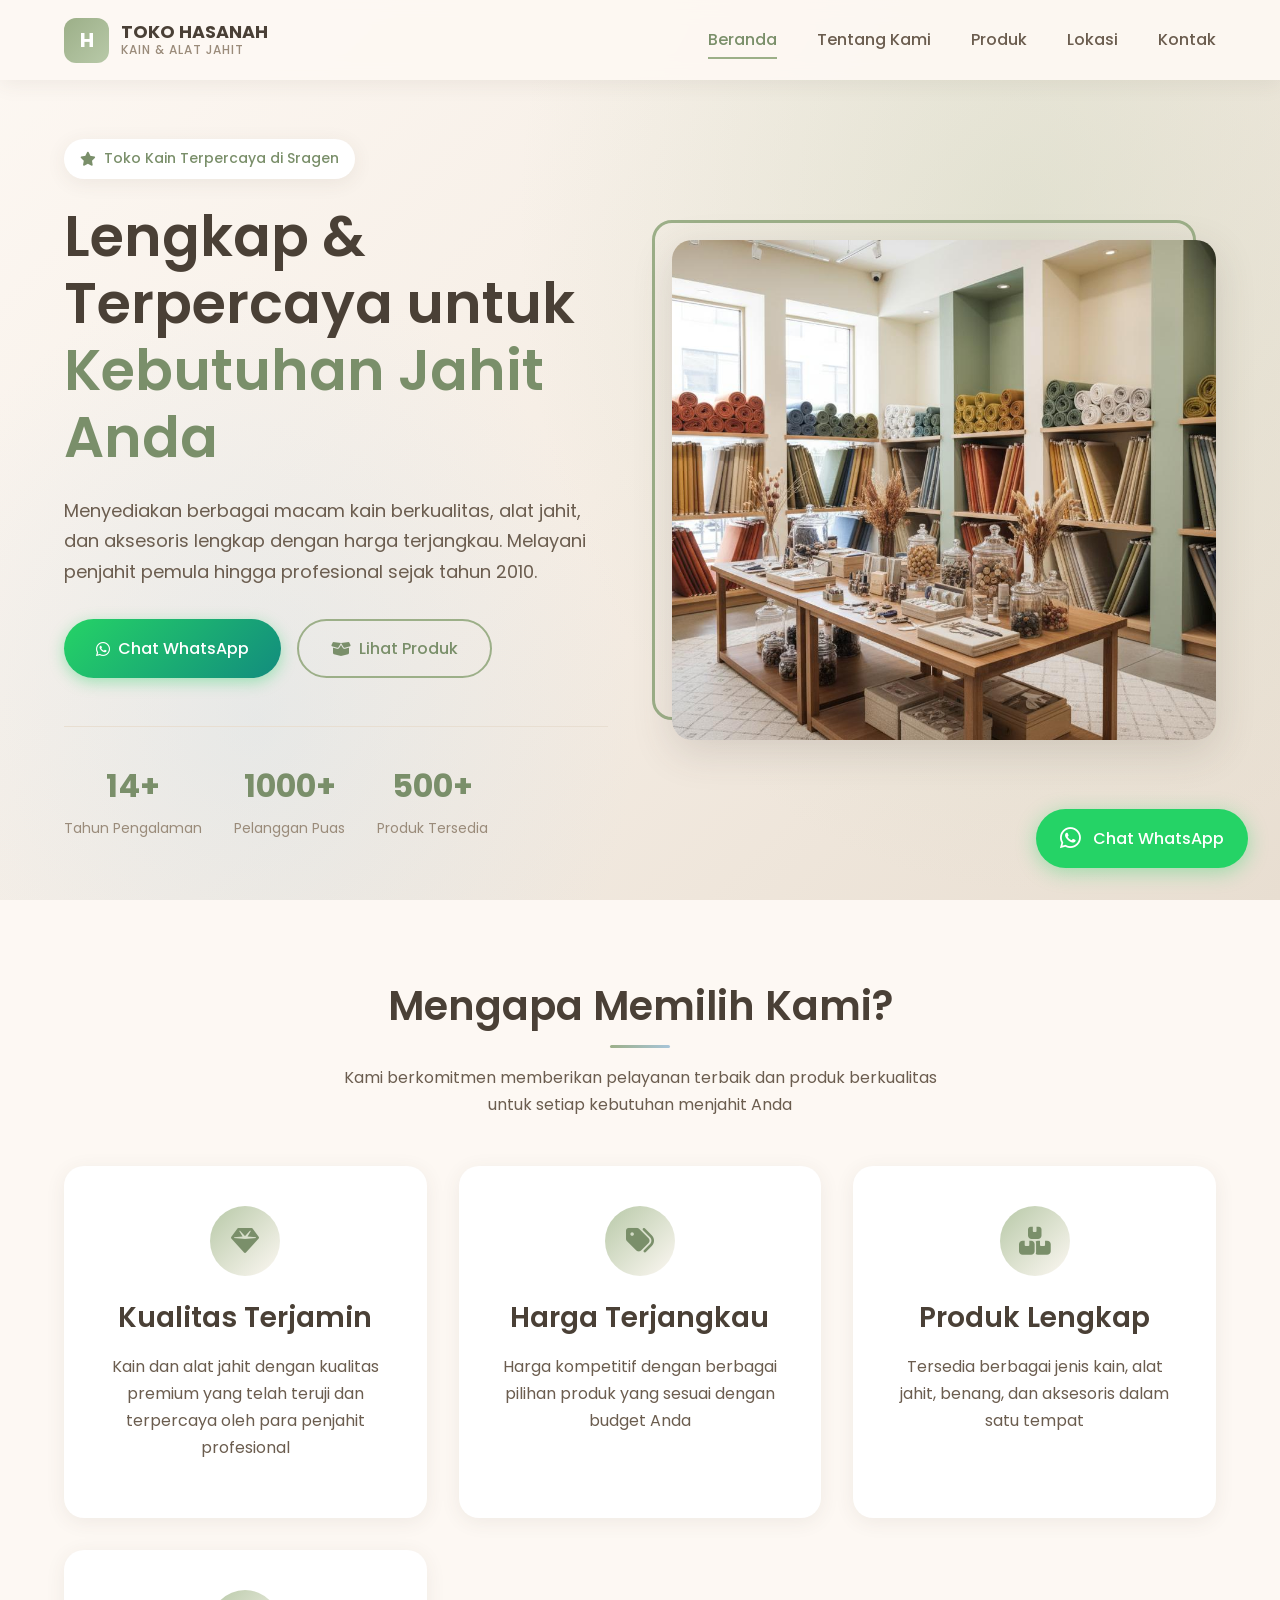
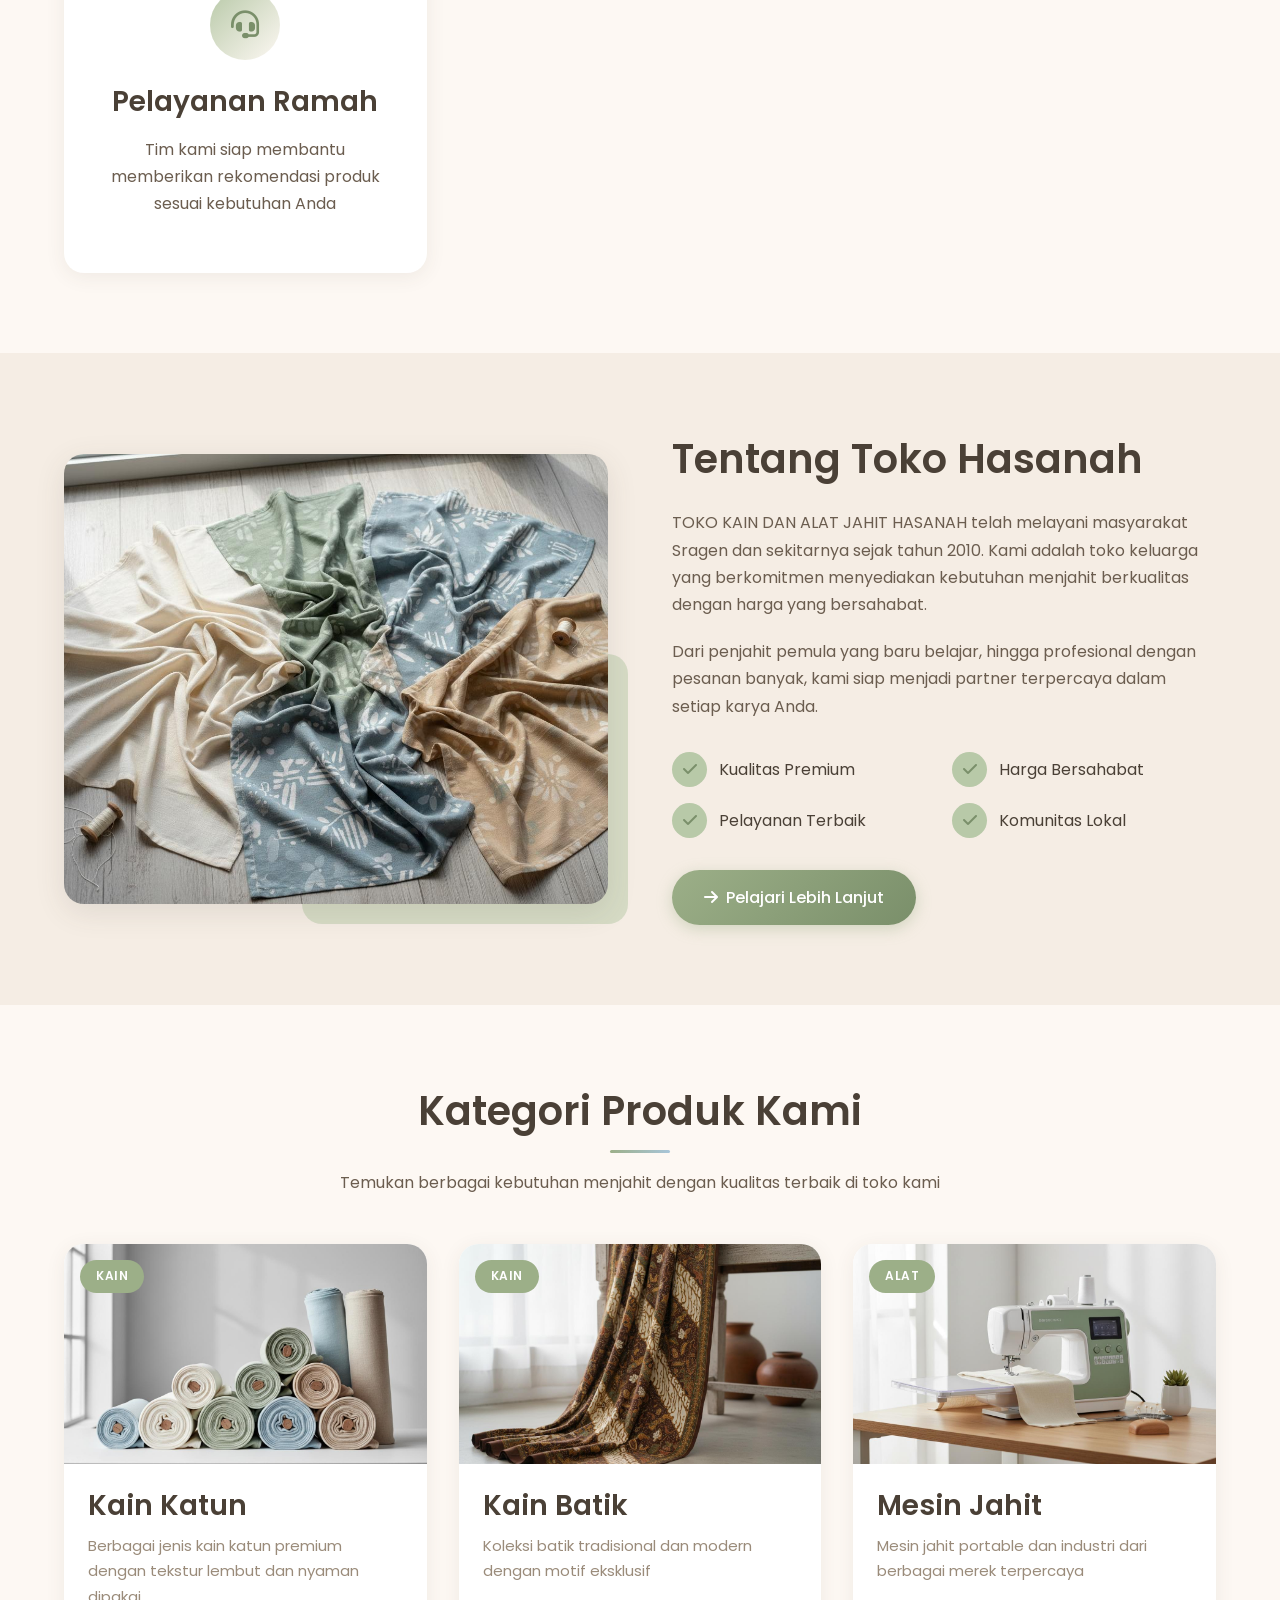
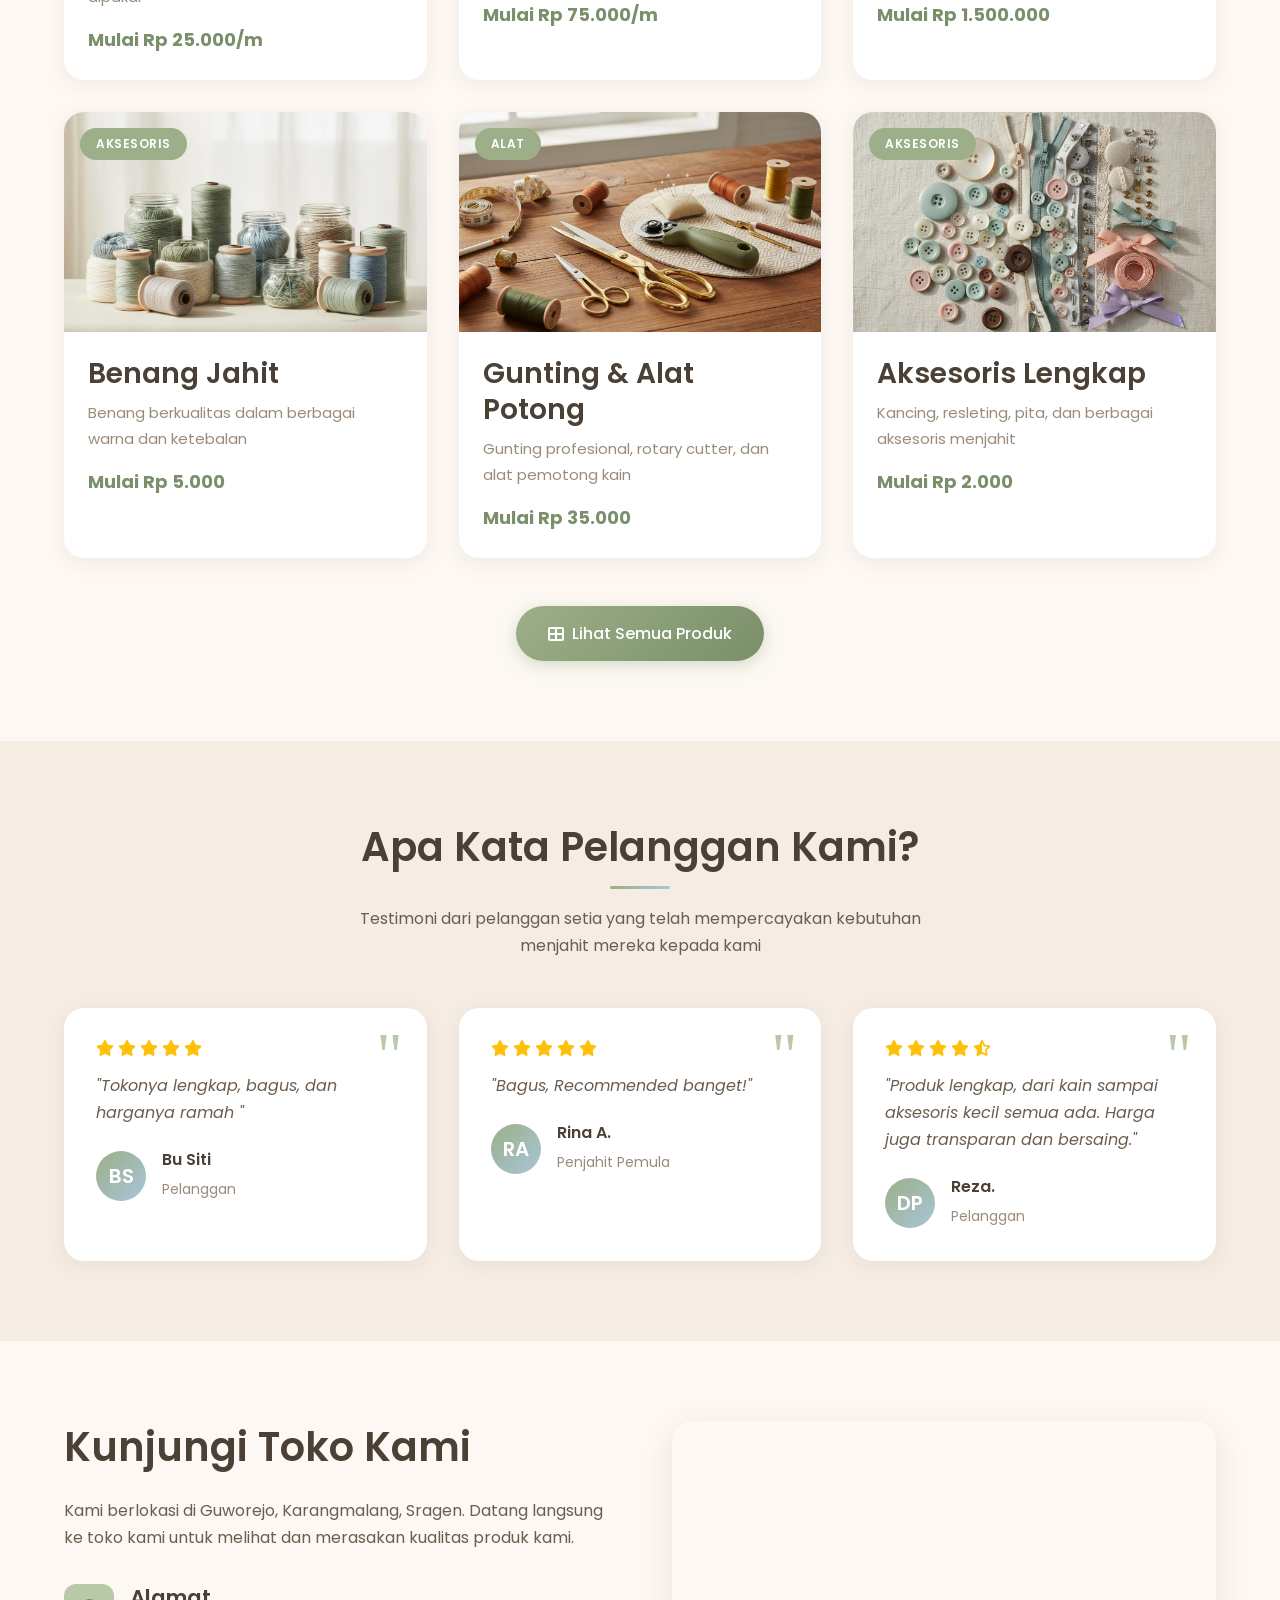
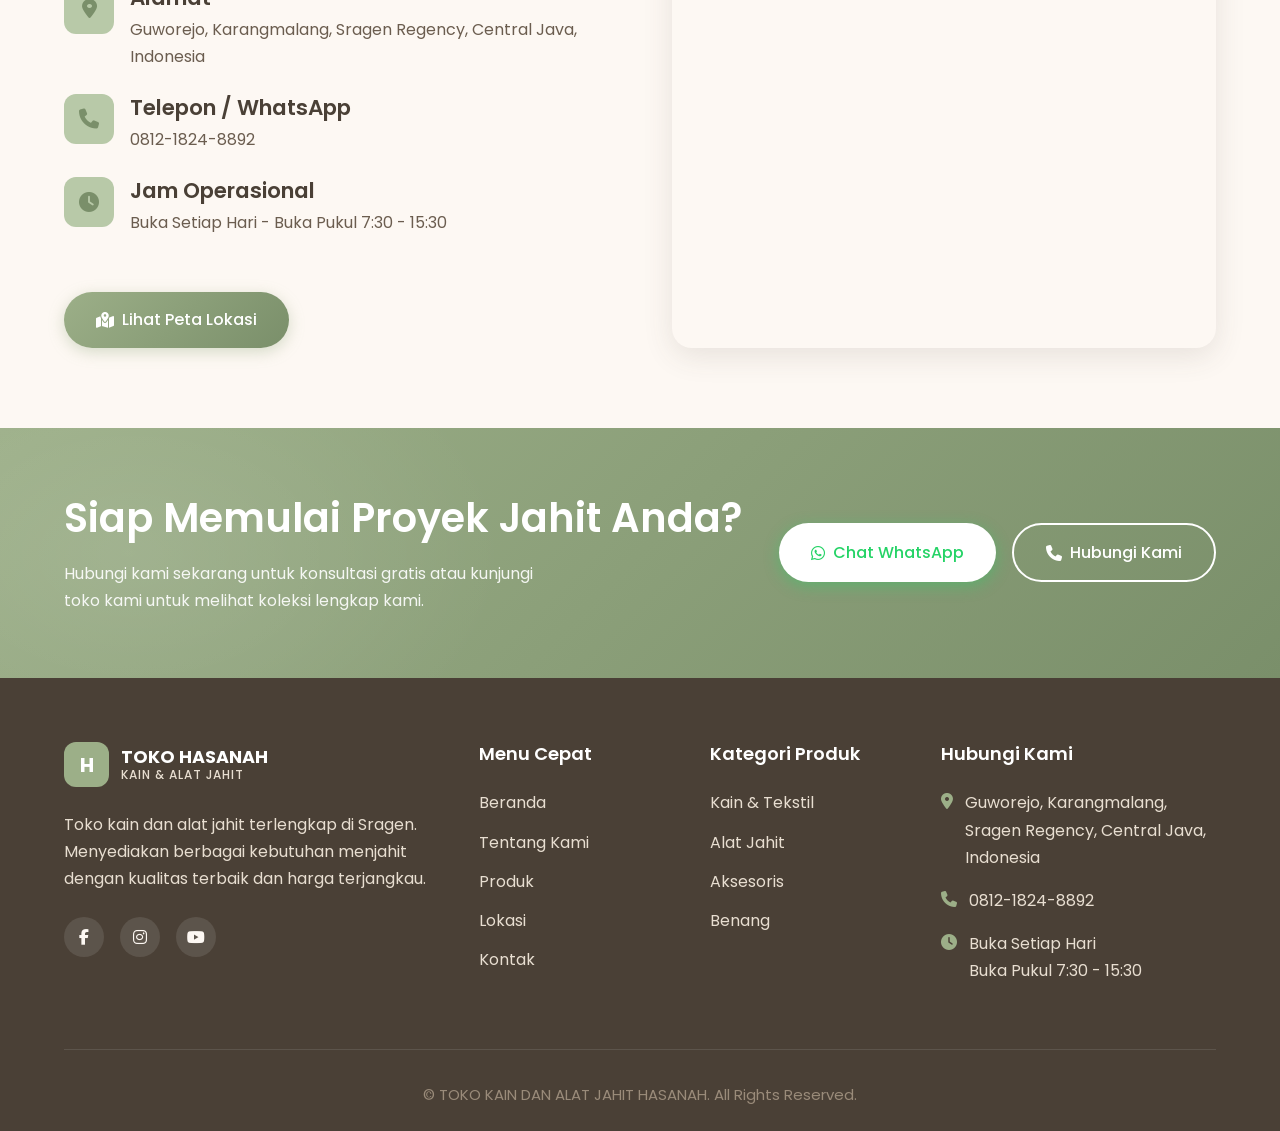
==== index.html @ 05bcbc60 "1st commit" ====
<!DOCTYPE html>
<html lang="id">
<head>
    <meta charset="UTF-8">
    <meta name="viewport" content="width=device-width, initial-scale=1.0">
    <meta name="description" content="TOKO KAIN DAN ALAT JAHIT HASANAH - Lengkap & Terpercaya untuk Kebutuhan Jahit Anda. Menyediakan berbagai macam kain, alat jahit, dan aksesoris dengan harga terjangkau di Sragen, Jawa Tengah.">
    <meta name="keywords" content="toko kain, alat jahit, kain katun, batik, benang jahit, mesin jahit, sragen, jawa tengah">
    <meta name="author" content="TOKO KAIN DAN ALAT JAHIT HASANAH">
    <meta name="robots" content="index, follow">
    
    <!-- Open Graph / Facebook -->
    <meta property="og:type" content="website">
    <meta property="og:url" content="https://hasanahtokokain.com/">
    <meta property="og:title" content="TOKO KAIN DAN ALAT JAHIT HASANAH - Lengkap & Terpercaya">
    <meta property="og:description" content="Menyediakan berbagai macam kain, alat jahit, dan aksesoris dengan harga terjangkau di Sragen, Jawa Tengah.">
    <meta property="og:image" content="images/og-image.jpg">
    
    <!-- Twitter -->
    <meta property="twitter:card" content="summary_large_image">
    <meta property="twitter:url" content="https://hasanahtokokain.com/">
    <meta property="twitter:title" content="TOKO KAIN DAN ALAT JAHIT HASANAH - Lengkap & Terpercaya">
    <meta property="twitter:description" content="Menyediakan berbagai macam kain, alat jahit, dan aksesoris dengan harga terjangkau di Sragen, Jawa Tengah.">
    <meta property="twitter:image" content="images/og-image.jpg">
    
    <title>TOKO KAIN DAN ALAT JAHIT HASANAH</title>
    
    <!-- Favicon -->
    <link rel="icon" type="image/svg+xml" href="data:image/svg+xml,<svg xmlns='http://www.w3.org/2000/svg' viewBox='0 0 100 100'><text y='.9em' font-size='90'>🧵</text></svg>">
    
    <!-- Google Fonts -->
    <link rel="preconnect" href="https://fonts.googleapis.com">
    <link rel="preconnect" href="https://fonts.gstatic.com" crossorigin>
    <link href="https://fonts.googleapis.com/css2?family=Poppins:wght@300;400;500;600;700&display=swap" rel="stylesheet">
    
    <!-- Font Awesome -->
    <link rel="stylesheet" href="https://cdnjs.cloudflare.com/ajax/libs/font-awesome/6.4.0/css/all.min.css">
    
    <!-- Custom CSS -->
    <link rel="stylesheet" href="css/style.css">
    
    <style>
        body { font-family: 'Poppins', sans-serif; }
    </style>
</head>
<body>
    <!-- Header -->
    <header class="header" id="header">
        <div class="container">
            <nav class="nav">
                <a href="index.html" class="logo">
                    <div class="logo-icon">H</div>
                    <div class="logo-text">
                        TOKO HASANAH
                        <span>KAIN & ALAT JAHIT</span>
                    </div>
                </a>
                
                <ul class="nav-menu" id="navMenu">
                    <li><a href="index.html" class="nav-link active">Beranda</a></li>
                    <li><a href="tentang-kami.html" class="nav-link">Tentang Kami</a></li>
                    <li><a href="produk.html" class="nav-link">Produk</a></li>
                    <li><a href="lokasi.html" class="nav-link">Lokasi</a></li>
                    <li><a href="kontak.html" class="nav-link">Kontak</a></li>
                </ul>
                
                <div class="nav-toggle" id="navToggle">
                    <span></span>
                    <span></span>
                    <span></span>
                </div>
            </nav>
        </div>
    </header>

    <!-- Hero Section -->
    <section class="hero">
        <div class="container">
            <div class="hero-container">
                <div class="hero-content scroll-animate">
                    <div class="hero-badge">
                        <i class="fas fa-star"></i>
                        <span>Toko Kain Terpercaya di Sragen</span>
                    </div>
                    <h1 class="hero-title">
                        Lengkap & Terpercaya untuk <span>Kebutuhan Jahit Anda</span>
                    </h1>
                    <p class="hero-description">
                        Menyediakan berbagai macam kain berkualitas, alat jahit, dan aksesoris lengkap dengan harga terjangkau. Melayani penjahit pemula hingga profesional sejak tahun 2010.
                    </p>
                    <div class="hero-buttons">
                        <a href="https://wa.me/6281218248892?text=Halo%20Toko%20Hasanah,%20saya%20ingin%20bertanya%20tentang%20produk%20Anda" target="_blank" class="btn btn-whatsapp">
                            <i class="fab fa-whatsapp"></i>
                            Chat WhatsApp
                        </a>
                        <a href="produk.html" class="btn btn-outline">
                            <i class="fas fa-box-open"></i>
                            Lihat Produk
                        </a>
                    </div>
                    <div class="hero-stats">
                        <div class="stat-item">
                            <span class="stat-number">14+</span>
                            <span class="stat-label">Tahun Pengalaman</span>
                        </div>
                        <div class="stat-item">
                            <span class="stat-number">1000+</span>
                            <span class="stat-label">Pelanggan Puas</span>
                        </div>
                        <div class="stat-item">
                            <span class="stat-number">500+</span>
                            <span class="stat-label">Produk Tersedia</span>
                        </div>
                    </div>
                </div>
                <div class="hero-image scroll-animate">
                    <img src="images/hero-store.jpg" alt="Interior Toko Kain Hasanah">
                </div>
            </div>
        </div>
    </section>

    <!-- Features Section -->
    <section class="section">
        <div class="container">
            <div class="section-title scroll-animate">
                <h2>Mengapa Memilih Kami?</h2>
                <p>Kami berkomitmen memberikan pelayanan terbaik dan produk berkualitas untuk setiap kebutuhan menjahit Anda</p>
            </div>
            <div class="features">
                <div class="feature-card scroll-animate">
                    <div class="feature-icon">
                        <i class="fas fa-gem"></i>
                    </div>
                    <h3>Kualitas Terjamin</h3>
                    <p>Kain dan alat jahit dengan kualitas premium yang telah teruji dan terpercaya oleh para penjahit profesional</p>
                </div>
                <div class="feature-card scroll-animate">
                    <div class="feature-icon">
                        <i class="fas fa-tags"></i>
                    </div>
                    <h3>Harga Terjangkau</h3>
                    <p>Harga kompetitif dengan berbagai pilihan produk yang sesuai dengan budget Anda</p>
                </div>
                <div class="feature-card scroll-animate">
                    <div class="feature-icon">
                        <i class="fas fa-boxes"></i>
                    </div>
                    <h3>Produk Lengkap</h3>
                    <p>Tersedia berbagai jenis kain, alat jahit, benang, dan aksesoris dalam satu tempat</p>
                </div>
                <div class="feature-card scroll-animate">
                    <div class="feature-icon">
                        <i class="fas fa-headset"></i>
                    </div>
                    <h3>Pelayanan Ramah</h3>
                    <p>Tim kami siap membantu memberikan rekomendasi produk sesuai kebutuhan Anda</p>
                </div>
            </div>
        </div>
    </section>

    <!-- About Preview Section -->
    <section class="section section-alt">
        <div class="container">
            <div class="about-container">
                <div class="about-image scroll-animate">
                    <img src="images/about-fabrics.jpg" alt="Koleksi Kain Toko Hasanah">
                </div>
                <div class="about-content scroll-animate">
                    <h2>Tentang Toko Hasanah</h2>
                    <p>
                        TOKO KAIN DAN ALAT JAHIT HASANAH telah melayani masyarakat Sragen dan sekitarnya sejak tahun 2010. Kami adalah toko keluarga yang berkomitmen menyediakan kebutuhan menjahit berkualitas dengan harga yang bersahabat.
                    </p>
                    <p>
                        Dari penjahit pemula yang baru belajar, hingga profesional dengan pesanan banyak, kami siap menjadi partner terpercaya dalam setiap karya Anda.
                    </p>
                    <div class="about-values">
                        <div class="value-item">
                            <div class="value-icon">
                                <i class="fas fa-check"></i>
                            </div>
                            <span>Kualitas Premium</span>
                        </div>
                        <div class="value-item">
                            <div class="value-icon">
                                <i class="fas fa-check"></i>
                            </div>
                            <span>Harga Bersahabat</span>
                        </div>
                        <div class="value-item">
                            <div class="value-icon">
                                <i class="fas fa-check"></i>
                            </div>
                            <span>Pelayanan Terbaik</span>
                        </div>
                        <div class="value-item">
                            <div class="value-icon">
                                <i class="fas fa-check"></i>
                            </div>
                            <span>Komunitas Lokal</span>
                        </div>
                    </div>
                    <a href="tentang-kami.html" class="btn btn-primary mt-4">
                        <i class="fas fa-arrow-right"></i>
                        Pelajari Lebih Lanjut
                    </a>
                </div>
            </div>
        </div>
    </section>

    <!-- Products Preview Section -->
    <section class="section">
        <div class="container">
            <div class="section-title scroll-animate">
                <h2>Kategori Produk Kami</h2>
                <p>Temukan berbagai kebutuhan menjahit dengan kualitas terbaik di toko kami</p>
            </div>
            <div class="products-grid">
                <div class="product-card scroll-animate">
                    <div class="product-image">
                        <img src="images/product-kain-katun.jpg" alt="Kain Katun">
                        <span class="product-category">Kain</span>
                    </div>
                    <div class="product-info">
                        <h3>Kain Katun</h3>
                        <p>Berbagai jenis kain katun premium dengan tekstur lembut dan nyaman dipakai</p>
                        <span class="product-price">Mulai Rp 25.000/m</span>
                    </div>
                </div>
                <div class="product-card scroll-animate">
                    <div class="product-image">
                        <img src="images/product-batik.jpg" alt="Kain Batik">
                        <span class="product-category">Kain</span>
                    </div>
                    <div class="product-info">
                        <h3>Kain Batik</h3>
                        <p>Koleksi batik tradisional dan modern dengan motif eksklusif</p>
                        <span class="product-price">Mulai Rp 75.000/m</span>
                    </div>
                </div>
                <div class="product-card scroll-animate">
                    <div class="product-image">
                        <img src="images/product-mesin-jahit.jpg" alt="Mesin Jahit">
                        <span class="product-category">Alat</span>
                    </div>
                    <div class="product-info">
                        <h3>Mesin Jahit</h3>
                        <p>Mesin jahit portable dan industri dari berbagai merek terpercaya</p>
                        <span class="product-price">Mulai Rp 1.500.000</span>
                    </div>
                </div>
                <div class="product-card scroll-animate">
                    <div class="product-image">
                        <img src="images/product-benang.jpg" alt="Benang Jahit">
                        <span class="product-category">Aksesoris</span>
                    </div>
                    <div class="product-info">
                        <h3>Benang Jahit</h3>
                        <p>Benang berkualitas dalam berbagai warna dan ketebalan</p>
                        <span class="product-price">Mulai Rp 5.000</span>
                    </div>
                </div>
                <div class="product-card scroll-animate">
                    <div class="product-image">
                        <img src="images/product-gunting.jpg" alt="Gunting dan Alat Potong">
                        <span class="product-category">Alat</span>
                    </div>
                    <div class="product-info">
                        <h3>Gunting & Alat Potong</h3>
                        <p>Gunting profesional, rotary cutter, dan alat pemotong kain</p>
                        <span class="product-price">Mulai Rp 35.000</span>
                    </div>
                </div>
                <div class="product-card scroll-animate">
                    <div class="product-image">
                        <img src="images/product-aksesoris.jpg" alt="Aksesoris Jahit">
                        <span class="product-category">Aksesoris</span>
                    </div>
                    <div class="product-info">
                        <h3>Aksesoris Lengkap</h3>
                        <p>Kancing, resleting, pita, dan berbagai aksesoris menjahit</p>
                        <span class="product-price">Mulai Rp 2.000</span>
                    </div>
                </div>
            </div>
            <div class="text-center mt-5">
                <a href="produk.html" class="btn btn-primary">
                    <i class="fas fa-th-large"></i>
                    Lihat Semua Produk
                </a>
            </div>
        </div>
    </section>

    <!-- Testimonials Section -->
    <section class="section section-alt">
        <div class="container">
            <div class="section-title scroll-animate">
                <h2>Apa Kata Pelanggan Kami?</h2>
                <p>Testimoni dari pelanggan setia yang telah mempercayakan kebutuhan menjahit mereka kepada kami</p>
            </div>
            <div class="testimonials-grid">
                <div class="testimonial-card scroll-animate">
                    <div class="testimonial-rating">
                        <i class="fas fa-star"></i>
                        <i class="fas fa-star"></i>
                        <i class="fas fa-star"></i>
                        <i class="fas fa-star"></i>
                        <i class="fas fa-star"></i>
                    </div>
                    <p class="testimonial-text">
                        "Tokonya lengkap, bagus, dan harganya ramah "
                    </p>
                    <div class="testimonial-author">
                        <div class="author-avatar">BS</div>
                        <div class="author-info">
                            <h4>Bu Siti</h4>
                            <span>Pelanggan</span>
                        </div>
                    </div>
                </div>
                <div class="testimonial-card scroll-animate">
                    <div class="testimonial-rating">
                        <i class="fas fa-star"></i>
                        <i class="fas fa-star"></i>
                        <i class="fas fa-star"></i>
                        <i class="fas fa-star"></i>
                        <i class="fas fa-star"></i>
                    </div>
                    <p class="testimonial-text">
                        "Bagus, Recommended banget!"
                    </p>
                    <div class="testimonial-author">
                        <div class="author-avatar">RA</div>
                        <div class="author-info">
                            <h4>Rina A.</h4>
                            <span>Penjahit Pemula</span>
                        </div>
                    </div>
                </div>
                <div class="testimonial-card scroll-animate">
                    <div class="testimonial-rating">
                        <i class="fas fa-star"></i>
                        <i class="fas fa-star"></i>
                        <i class="fas fa-star"></i>
                        <i class="fas fa-star"></i>
                        <i class="fas fa-star-half-alt"></i>
                    </div>
                    <p class="testimonial-text">
                        "Produk lengkap, dari kain sampai aksesoris kecil semua ada. Harga juga transparan dan bersaing."
                    </p>
                    <div class="testimonial-author">
                        <div class="author-avatar">DP</div>
                        <div class="author-info">
                            <h4>Reza.</h4>
                            <span>Pelanggan</span>
                        </div>
                    </div>
                </div>
            </div>
        </div>
    </section>

    <!-- Location Preview Section -->
    <section class="section">
        <div class="container">
            <div class="contact-container">
                <div class="contact-info scroll-animate">
                    <h2>Kunjungi Toko Kami</h2>
                    <p>
                        Kami berlokasi di Guworejo, Karangmalang, Sragen. Datang langsung ke toko kami untuk melihat dan merasakan kualitas produk kami.
                    </p>
                    <div class="contact-details">
                        <div class="contact-item">
                            <div class="contact-icon">
                                <i class="fas fa-map-marker-alt"></i>
                            </div>
                            <div class="contact-text">
                                <h4>Alamat</h4>
                                <p>Guworejo, Karangmalang, Sragen Regency, Central Java, Indonesia</p>
                            </div>
                        </div>
                        <div class="contact-item">
                            <div class="contact-icon">
                                <i class="fas fa-phone"></i>
                            </div>
                            <div class="contact-text">
                                <h4>Telepon / WhatsApp</h4>
                                <p>0812-1824-8892</p>
                            </div>
                        </div>
                        <div class="contact-item">
                            <div class="contact-icon">
                                <i class="fas fa-clock"></i>
                            </div>
                            <div class="contact-text">
                                <h4>Jam Operasional</h4>
                                <p>Buka Setiap Hari - Buka Pukul 7:30 - 15:30</p>
                            </div>
                        </div>
                    </div>
                    <a href="lokasi.html" class="btn btn-primary mt-4">
                        <i class="fas fa-map-marked-alt"></i>
                        Lihat Peta Lokasi
                    </a>
                </div>
                <div class="contact-map scroll-animate">
                    <iframe 
                        src="https://www.google.com/maps/embed?pb=!1m18!1m12!1m3!1d3954.788503674058!2d111.0167!3d-7.4167!2m3!1f0!2f0!3f0!3m2!1i1024!2i768!4f13.1!3m3!1m2!1s0x0%3A0x0!2zN8KwMjUnMDAuMCJTIDExMcKwMDEnMDAuMCJF!5e0!3m2!1sen!2sid!4v1609459200000!5m2!1sen!2sid" 
                        allowfullscreen="" 
                        loading="lazy"
                        title="Lokasi Toko Kain Hasanah">
                    </iframe>
                </div>
            </div>
        </div>
    </section>

    <!-- CTA Section -->
    <section class="cta-section">
        <div class="container">
            <div class="cta-container">
                <div class="cta-content">
                    <h2>Siap Memulai Proyek Jahit Anda?</h2>
                    <p>Hubungi kami sekarang untuk konsultasi gratis atau kunjungi toko kami untuk melihat koleksi lengkap kami.</p>
                </div>
                <div class="cta-buttons">
                    <a href="https://wa.me/6281218248892?text=Halo%20Toko%20Hasanah,%20saya%20ingin%20bertanya%20tentang%20produk%20Anda" target="_blank" class="btn btn-whatsapp">
                        <i class="fab fa-whatsapp"></i>
                        Chat WhatsApp
                    </a>
                    <a href="tel:081218248892" class="btn btn-outline">
                        <i class="fas fa-phone"></i>
                        Hubungi Kami
                    </a>
                </div>
            </div>
        </div>
    </section>

    <!-- Footer -->
    <footer class="footer">
        <div class="container">
            <div class="footer-container">
                <!-- Brand Column -->
                <div class="footer-brand">
                    <a href="index.html" class="logo">
                        <div class="logo-icon">H</div>
                        <div class="logo-text">
                            TOKO HASANAH
                            <span>KAIN & ALAT JAHIT</span>
                        </div>
                    </a>
                    <p>Toko kain dan alat jahit terlengkap di Sragen. Menyediakan berbagai kebutuhan menjahit dengan kualitas terbaik dan harga terjangkau.</p>
                    <div class="footer-social">
                        <a href="#" class="social-link" aria-label="Facebook">
                            <i class="fab fa-facebook-f"></i>
                        </a>
                        <a href="#" class="social-link" aria-label="Instagram">
                            <i class="fab fa-instagram"></i>
                        </a>
                        <a href="#" class="social-link" aria-label="YouTube">
                            <i class="fab fa-youtube"></i>
                        </a>
                    </div>
                </div>
                
                <!-- Quick Links -->
                <div class="footer-column">
                    <h4 class="footer-title">Menu Cepat</h4>
                    <ul class="footer-links">
                        <li><a href="index.html">Beranda</a></li>
                        <li><a href="tentang-kami.html">Tentang Kami</a></li>
                        <li><a href="produk.html">Produk</a></li>
                        <li><a href="lokasi.html">Lokasi</a></li>
                        <li><a href="kontak.html">Kontak</a></li>
                    </ul>
                </div>
                
                <!-- Products -->
                <div class="footer-column">
                    <h4 class="footer-title">Kategori Produk</h4>
                    <ul class="footer-links">
                        <li><a href="produk.html">Kain & Tekstil</a></li>
                        <li><a href="produk.html">Alat Jahit</a></li>
                        <li><a href="produk.html">Aksesoris</a></li>
                        <li><a href="produk.html">Benang</a></li>
                    </ul>
                </div>
                
                <!-- Contact Info -->
                <div class="footer-column">
                    <h4 class="footer-title">Hubungi Kami</h4>
                    <ul class="footer-contact">
                        <li>
                            <i class="fas fa-map-marker-alt"></i>
                            <span>Guworejo, Karangmalang, Sragen Regency, Central Java, Indonesia</span>
                        </li>
                        <li>
                            <i class="fas fa-phone"></i>
                            <span>0812-1824-8892</span>
                        </li>
                        <li>
                            <i class="fas fa-clock"></i>
                            <span>Buka Setiap Hari<br>Buka Pukul 7:30 - 15:30</span>
                        </li>
                    </ul>
                </div>
            </div>
            
            <div class="footer-bottom">
                <p>&copy; TOKO KAIN DAN ALAT JAHIT HASANAH. All Rights Reserved.</p>
            </div>
        </div>
    </footer>
    
    <!-- Floating WhatsApp Button -->
    <div class="whatsapp-float">
        <a href="https://wa.me/6281218248892?text=Halo%20Toko%20Hasanah,%20saya%20ingin%20bertanya%20tentang%20produk%20Anda" target="_blank" rel="noopener noreferrer">
            <i class="fab fa-whatsapp"></i>
            <span>Chat WhatsApp</span>
        </a>
    </div>
    
    <!-- Custom JavaScript -->
    <script src="js/main.js"></script>
</body>
</html>
---- css/style.css ----
/* ============================================
   TOKO KAIN DAN ALAT JAHIT HASANAH
   Professional Website Stylesheet
   Color Palette: Pastel Natural (Cream, Sage, Soft Blue)
   ============================================ */

/* CSS Variables - Color Palette */
:root {
    /* Primary Colors */
    --color-primary: #9CAF88;
    --color-primary-dark: #7A8F6A;
    --color-primary-light: #B8C9A8;
    
    /* Secondary Colors */
    --color-secondary: #A8C5D9;
    --color-secondary-dark: #8AA8BE;
    --color-secondary-light: #C5DBEA;
    
    /* Neutral Colors */
    --color-cream: #FDF8F3;
    --color-cream-dark: #F5EDE4;
    --color-beige: #E8DED1;
    --color-beige-dark: #D4C8B8;
    
    /* Text Colors */
    --color-text-dark: #4A4036;
    --color-text-medium: #6B5D4F;
    --color-text-light: #9A8B7A;
    --color-white: #FFFFFF;
    
    /* Accent Colors */
    --color-warm: #D4A574;
    --color-warm-light: #E8C9A8;
    
    /* WhatsApp Color */
    --color-whatsapp: #25D366;
    --color-whatsapp-dark: #128C7E;
    
    /* Shadows */
    --shadow-soft: 0 4px 20px rgba(74, 64, 54, 0.08);
    --shadow-medium: 0 8px 30px rgba(74, 64, 54, 0.12);
    --shadow-strong: 0 12px 40px rgba(74, 64, 54, 0.16);
    
    /* Border Radius */
    --radius-sm: 8px;
    --radius-md: 12px;
    --radius-lg: 20px;
    --radius-xl: 30px;
    
    /* Transitions */
    --transition-fast: 0.2s ease;
    --transition-normal: 0.3s ease;
    --transition-slow: 0.5s ease;
}

/* Reset & Base Styles */
*, *::before, *::after {
    margin: 0;
    padding: 0;
    box-sizing: border-box;
}

html {
    scroll-behavior: smooth;
    font-size: 16px;
}

body {
    font-family: 'Segoe UI', Tahoma, Geneva, Verdana, sans-serif;
    background-color: var(--color-cream);
    color: var(--color-text-dark);
    line-height: 1.7;
    overflow-x: hidden;
}

a {
    text-decoration: none;
    color: inherit;
    transition: var(--transition-normal);
}

img {
    max-width: 100%;
    height: auto;
    display: block;
}

ul {
    list-style: none;
}

/* Typography */
h1, h2, h3, h4, h5, h6 {
    font-weight: 600;
    line-height: 1.3;
    color: var(--color-text-dark);
}

h1 { font-size: clamp(2rem, 5vw, 3.5rem); }
h2 { font-size: clamp(1.75rem, 4vw, 2.5rem); }
h3 { font-size: clamp(1.25rem, 3vw, 1.75rem); }
h4 { font-size: clamp(1.1rem, 2vw, 1.35rem); }

p {
    color: var(--color-text-medium);
    margin-bottom: 1rem;
}

.section-title {
    text-align: center;
    margin-bottom: 3rem;
}

.section-title h2 {
    position: relative;
    display: inline-block;
    padding-bottom: 1rem;
}

.section-title h2::after {
    content: '';
    position: absolute;
    bottom: 0;
    left: 50%;
    transform: translateX(-50%);
    width: 60px;
    height: 3px;
    background: linear-gradient(90deg, var(--color-primary), var(--color-secondary));
    border-radius: 2px;
}

.section-title p {
    margin-top: 1rem;
    max-width: 600px;
    margin-left: auto;
    margin-right: auto;
}

/* Container */
.container {
    width: 100%;
    max-width: 1200px;
    margin: 0 auto;
    padding: 0 1.5rem;
}

/* Buttons */
.btn {
    display: inline-flex;
    align-items: center;
    justify-content: center;
    gap: 0.5rem;
    padding: 0.875rem 2rem;
    border-radius: var(--radius-xl);
    font-weight: 500;
    font-size: 1rem;
    cursor: pointer;
    transition: var(--transition-normal);
    border: none;
    outline: none;
}

.btn-primary {
    background: linear-gradient(135deg, var(--color-primary), var(--color-primary-dark));
    color: var(--color-white);
    box-shadow: 0 4px 15px rgba(156, 175, 136, 0.4);
}

.btn-primary:hover {
    transform: translateY(-2px);
    box-shadow: 0 6px 20px rgba(156, 175, 136, 0.5);
}

.btn-secondary {
    background: linear-gradient(135deg, var(--color-secondary), var(--color-secondary-dark));
    color: var(--color-white);
    box-shadow: 0 4px 15px rgba(168, 197, 217, 0.4);
}

.btn-secondary:hover {
    transform: translateY(-2px);
    box-shadow: 0 6px 20px rgba(168, 197, 217, 0.5);
}

.btn-outline {
    background: transparent;
    color: var(--color-primary-dark);
    border: 2px solid var(--color-primary);
}

.btn-outline:hover {
    background: var(--color-primary);
    color: var(--color-white);
}

.btn-whatsapp {
    background: linear-gradient(135deg, var(--color-whatsapp), var(--color-whatsapp-dark));
    color: var(--color-white);
    box-shadow: 0 4px 15px rgba(37, 211, 102, 0.4);
}

.btn-whatsapp:hover {
    transform: translateY(-2px);
    box-shadow: 0 6px 20px rgba(37, 211, 102, 0.5);
}

/* Header & Navigation */
.header {
    position: fixed;
    top: 0;
    left: 0;
    right: 0;
    z-index: 1000;
    background: rgba(253, 248, 243, 0.95);
    backdrop-filter: blur(10px);
    box-shadow: var(--shadow-soft);
    transition: var(--transition-normal);
}

.header.scrolled {
    box-shadow: var(--shadow-medium);
}

.nav {
    display: flex;
    align-items: center;
    justify-content: space-between;
    height: 80px;
}

.logo {
    display: flex;
    align-items: center;
    gap: 0.75rem;
}

.logo-icon {
    width: 45px;
    height: 45px;
    background: linear-gradient(135deg, var(--color-primary), var(--color-primary-light));
    border-radius: var(--radius-md);
    display: flex;
    align-items: center;
    justify-content: center;
    color: var(--color-white);
    font-size: 1.25rem;
    font-weight: 700;
}

.logo-text {
    font-size: 1.1rem;
    font-weight: 700;
    color: var(--color-text-dark);
    line-height: 1.2;
}

.logo-text span {
    display: block;
    font-size: 0.75rem;
    font-weight: 500;
    color: var(--color-text-light);
    letter-spacing: 1px;
}

.nav-menu {
    display: flex;
    align-items: center;
    gap: 2.5rem;
}

.nav-link {
    font-weight: 500;
    color: var(--color-text-medium);
    position: relative;
    padding: 0.5rem 0;
}

.nav-link::after {
    content: '';
    position: absolute;
    bottom: 0;
    left: 0;
    width: 0;
    height: 2px;
    background: var(--color-primary);
    transition: var(--transition-normal);
}

.nav-link:hover,
.nav-link.active {
    color: var(--color-primary-dark);
}

.nav-link:hover::after,
.nav-link.active::after {
    width: 100%;
}

.nav-toggle {
    display: none;
    flex-direction: column;
    gap: 5px;
    cursor: pointer;
    padding: 0.5rem;
}

.nav-toggle span {
    width: 25px;
    height: 2px;
    background: var(--color-text-dark);
    transition: var(--transition-normal);
}

/* Hero Section */
.hero {
    min-height: 100vh;
    display: flex;
    align-items: center;
    padding-top: 80px;
    background: linear-gradient(135deg, var(--color-cream) 0%, var(--color-cream-dark) 50%, var(--color-beige) 100%);
    position: relative;
    overflow: hidden;
}

.hero::before {
    content: '';
    position: absolute;
    top: -50%;
    right: -20%;
    width: 80%;
    height: 150%;
    background: radial-gradient(ellipse, var(--color-primary-light) 0%, transparent 70%);
    opacity: 0.3;
    pointer-events: none;
}

.hero::after {
    content: '';
    position: absolute;
    bottom: -30%;
    left: -10%;
    width: 60%;
    height: 100%;
    background: radial-gradient(ellipse, var(--color-secondary-light) 0%, transparent 70%);
    opacity: 0.3;
    pointer-events: none;
}

.hero-container {
    display: grid;
    grid-template-columns: 1fr 1fr;
    gap: 4rem;
    align-items: center;
    position: relative;
    z-index: 1;
}

.hero-content {
    max-width: 600px;
}

.hero-badge {
    display: inline-flex;
    align-items: center;
    gap: 0.5rem;
    background: var(--color-white);
    padding: 0.5rem 1rem;
    border-radius: var(--radius-xl);
    font-size: 0.875rem;
    font-weight: 500;
    color: var(--color-primary-dark);
    margin-bottom: 1.5rem;
    box-shadow: var(--shadow-soft);
}

.hero-title {
    margin-bottom: 1.5rem;
    line-height: 1.2;
}

.hero-title span {
    color: var(--color-primary-dark);
    position: relative;
}

.hero-description {
    font-size: 1.125rem;
    margin-bottom: 2rem;
    color: var(--color-text-medium);
}

.hero-buttons {
    display: flex;
    gap: 1rem;
    flex-wrap: wrap;
}

.hero-image {
    position: relative;
}

.hero-image img {
    border-radius: var(--radius-lg);
    box-shadow: var(--shadow-strong);
    width: 100%;
    height: 500px;
    object-fit: cover;
}

.hero-image::before {
    content: '';
    position: absolute;
    top: -20px;
    left: -20px;
    right: 20px;
    bottom: 20px;
    border: 3px solid var(--color-primary);
    border-radius: var(--radius-lg);
    z-index: -1;
}

.hero-stats {
    display: flex;
    gap: 2rem;
    margin-top: 3rem;
    padding-top: 2rem;
    border-top: 1px solid var(--color-beige);
}

.stat-item {
    text-align: center;
}

.stat-number {
    font-size: 2rem;
    font-weight: 700;
    color: var(--color-primary-dark);
    display: block;
}

.stat-label {
    font-size: 0.875rem;
    color: var(--color-text-light);
}

/* Section Padding */
.section {
    padding: 5rem 0;
}

.section-alt {
    background: var(--color-cream-dark);
}

/* Features Section */
.features {
    display: grid;
    grid-template-columns: repeat(auto-fit, minmax(280px, 1fr));
    gap: 2rem;
}

.feature-card {
    background: var(--color-white);
    padding: 2.5rem;
    border-radius: var(--radius-lg);
    text-align: center;
    box-shadow: var(--shadow-soft);
    transition: var(--transition-normal);
    position: relative;
    overflow: hidden;
}

.feature-card::before {
    content: '';
    position: absolute;
    top: 0;
    left: 0;
    right: 0;
    height: 4px;
    background: linear-gradient(90deg, var(--color-primary), var(--color-secondary));
    transform: scaleX(0);
    transition: var(--transition-normal);
}

.feature-card:hover {
    transform: translateY(-5px);
    box-shadow: var(--shadow-medium);
}

.feature-card:hover::before {
    transform: scaleX(1);
}

.feature-icon {
    width: 70px;
    height: 70px;
    background: linear-gradient(135deg, var(--color-primary-light), var(--color-cream));
    border-radius: 50%;
    display: flex;
    align-items: center;
    justify-content: center;
    margin: 0 auto 1.5rem;
    font-size: 1.75rem;
    color: var(--color-primary-dark);
}

.feature-card h3 {
    margin-bottom: 1rem;
}

/* About Section */
.about-container {
    display: grid;
    grid-template-columns: 1fr 1fr;
    gap: 4rem;
    align-items: center;
}

.about-image {
    position: relative;
}

.about-image img {
    border-radius: var(--radius-lg);
    box-shadow: var(--shadow-medium);
    width: 100%;
    height: 450px;
    object-fit: cover;
}

.about-image::after {
    content: '';
    position: absolute;
    bottom: -20px;
    right: -20px;
    width: 60%;
    height: 60%;
    background: var(--color-primary-light);
    border-radius: var(--radius-lg);
    z-index: -1;
    opacity: 0.5;
}

.about-content h2 {
    margin-bottom: 1.5rem;
}

.about-content p {
    margin-bottom: 1.25rem;
}

.about-values {
    display: grid;
    grid-template-columns: repeat(2, 1fr);
    gap: 1rem;
    margin-top: 2rem;
}

.value-item {
    display: flex;
    align-items: center;
    gap: 0.75rem;
}

.value-icon {
    width: 35px;
    height: 35px;
    background: var(--color-primary-light);
    border-radius: 50%;
    display: flex;
    align-items: center;
    justify-content: center;
    color: var(--color-primary-dark);
    font-size: 1rem;
    flex-shrink: 0;
}

/* Products Section */
.products-filter {
    display: flex;
    justify-content: center;
    gap: 1rem;
    margin-bottom: 3rem;
    flex-wrap: wrap;
}

.filter-btn {
    padding: 0.625rem 1.5rem;
    background: var(--color-white);
    border: 2px solid var(--color-beige);
    border-radius: var(--radius-xl);
    font-weight: 500;
    color: var(--color-text-medium);
    cursor: pointer;
    transition: var(--transition-normal);
}

.filter-btn:hover,
.filter-btn.active {
    background: var(--color-primary);
    border-color: var(--color-primary);
    color: var(--color-white);
}

.products-grid {
    display: grid;
    grid-template-columns: repeat(auto-fit, minmax(280px, 1fr));
    gap: 2rem;
}

.product-card {
    background: var(--color-white);
    border-radius: var(--radius-lg);
    overflow: hidden;
    box-shadow: var(--shadow-soft);
    transition: var(--transition-normal);
}

.product-card:hover {
    transform: translateY(-8px);
    box-shadow: var(--shadow-strong);
}

.product-image {
    position: relative;
    overflow: hidden;
    height: 220px;
}

.product-image img {
    width: 100%;
    height: 100%;
    object-fit: cover;
    transition: var(--transition-slow);
}

.product-card:hover .product-image img {
    transform: scale(1.1);
}

.product-category {
    position: absolute;
    top: 1rem;
    left: 1rem;
    background: var(--color-primary);
    color: var(--color-white);
    padding: 0.375rem 1rem;
    border-radius: var(--radius-xl);
    font-size: 0.75rem;
    font-weight: 600;
    text-transform: uppercase;
    letter-spacing: 0.5px;
}

.product-info {
    padding: 1.5rem;
}

.product-info h3 {
    margin-bottom: 0.5rem;
}

.product-info p {
    font-size: 0.9375rem;
    margin-bottom: 1rem;
    color: var(--color-text-light);
}

.product-price {
    font-size: 1.125rem;
    font-weight: 700;
    color: var(--color-primary-dark);
}

/* Testimonials Section */
.testimonials-grid {
    display: grid;
    grid-template-columns: repeat(auto-fit, minmax(320px, 1fr));
    gap: 2rem;
}

.testimonial-card {
    background: var(--color-white);
    padding: 2rem;
    border-radius: var(--radius-lg);
    box-shadow: var(--shadow-soft);
    position: relative;
}

.testimonial-card::before {
    content: '"';
    position: absolute;
    top: 1rem;
    right: 1.5rem;
    font-size: 4rem;
    color: var(--color-primary-light);
    font-family: Georgia, serif;
    line-height: 1;
}

.testimonial-rating {
    display: flex;
    gap: 0.25rem;
    margin-bottom: 1rem;
    color: #FFC107;
}

.testimonial-text {
    font-style: italic;
    margin-bottom: 1.5rem;
    color: var(--color-text-medium);
}

.testimonial-author {
    display: flex;
    align-items: center;
    gap: 1rem;
}

.author-avatar {
    width: 50px;
    height: 50px;
    border-radius: 50%;
    background: linear-gradient(135deg, var(--color-primary), var(--color-secondary));
    display: flex;
    align-items: center;
    justify-content: center;
    color: var(--color-white);
    font-weight: 600;
    font-size: 1.25rem;
}

.author-info h4 {
    font-size: 1rem;
    margin-bottom: 0.25rem;
}

.author-info span {
    font-size: 0.875rem;
    color: var(--color-text-light);
}

/* Contact Section */
.contact-container {
    display: grid;
    grid-template-columns: 1fr 1fr;
    gap: 4rem;
}

.contact-info h2 {
    margin-bottom: 1.5rem;
}

.contact-details {
    margin-top: 2rem;
}

.contact-item {
    display: flex;
    align-items: flex-start;
    gap: 1rem;
    margin-bottom: 1.5rem;
}

.contact-icon {
    width: 50px;
    height: 50px;
    background: var(--color-primary-light);
    border-radius: var(--radius-md);
    display: flex;
    align-items: center;
    justify-content: center;
    color: var(--color-primary-dark);
    font-size: 1.25rem;
    flex-shrink: 0;
}

.contact-text h4 {
    margin-bottom: 0.25rem;
}

.contact-text p {
    margin-bottom: 0;
    color: var(--color-text-medium);
}

.contact-hours {
    margin-top: 2rem;
    padding: 1.5rem;
    background: var(--color-white);
    border-radius: var(--radius-lg);
    box-shadow: var(--shadow-soft);
}

.contact-hours h4 {
    margin-bottom: 1rem;
    display: flex;
    align-items: center;
    gap: 0.5rem;
}

.hours-list {
    display: flex;
    flex-direction: column;
    gap: 0.5rem;
}

.hours-item {
    display: flex;
    justify-content: space-between;
    font-size: 0.9375rem;
}

.hours-item span:first-child {
    color: var(--color-text-medium);
}

.hours-item span:last-child {
    color: var(--color-primary-dark);
    font-weight: 500;
}

.contact-map {
    border-radius: var(--radius-lg);
    overflow: hidden;
    box-shadow: var(--shadow-medium);
    height: 100%;
    min-height: 400px;
}

.contact-map iframe {
    width: 100%;
    height: 100%;
    border: none;
}

/* CTA Section */
.cta-section {
    background: linear-gradient(135deg, var(--color-primary), var(--color-primary-dark));
    padding: 4rem 0;
    position: relative;
    overflow: hidden;
}

.cta-section::before {
    content: '';
    position: absolute;
    top: -50%;
    left: -20%;
    width: 60%;
    height: 200%;
    background: radial-gradient(ellipse, rgba(255,255,255,0.1) 0%, transparent 70%);
    pointer-events: none;
}

.cta-container {
    display: flex;
    align-items: center;
    justify-content: space-between;
    gap: 2rem;
    position: relative;
    z-index: 1;
}

.cta-content h2 {
    color: var(--color-white);
    margin-bottom: 1rem;
}

.cta-content p {
    color: rgba(255, 255, 255, 0.9);
    margin-bottom: 0;
    max-width: 500px;
}

.cta-buttons {
    display: flex;
    gap: 1rem;
    flex-shrink: 0;
}

.cta-section .btn-whatsapp {
    background: var(--color-white);
    color: var(--color-whatsapp);
}

.cta-section .btn-whatsapp:hover {
    background: var(--color-cream);
}

.cta-section .btn-outline {
    border-color: var(--color-white);
    color: var(--color-white);
}

.cta-section .btn-outline:hover {
    background: var(--color-white);
    color: var(--color-primary-dark);
}

/* Footer */
.footer {
    background: var(--color-text-dark);
    color: var(--color-cream);
    padding: 4rem 0 1.5rem;
}

.footer-container {
    display: grid;
    grid-template-columns: 2fr 1fr 1fr 1.5fr;
    gap: 3rem;
    margin-bottom: 3rem;
}

.footer-brand .logo {
    margin-bottom: 1.5rem;
}

.footer-brand .logo-icon {
    background: var(--color-primary);
}

.footer-brand .logo-text {
    color: var(--color-white);
}

.footer-brand .logo-text span {
    color: var(--color-beige);
}

.footer-brand p {
    color: var(--color-beige);
    margin-bottom: 1.5rem;
}

.footer-social {
    display: flex;
    gap: 1rem;
}

.social-link {
    width: 40px;
    height: 40px;
    background: rgba(255, 255, 255, 0.1);
    border-radius: 50%;
    display: flex;
    align-items: center;
    justify-content: center;
    transition: var(--transition-normal);
}

.social-link:hover {
    background: var(--color-primary);
    transform: translateY(-3px);
}

.footer-title {
    color: var(--color-white);
    font-size: 1.125rem;
    margin-bottom: 1.5rem;
}

.footer-links li {
    margin-bottom: 0.75rem;
}

.footer-links a {
    color: var(--color-beige);
    transition: var(--transition-normal);
}

.footer-links a:hover {
    color: var(--color-primary-light);
    padding-left: 5px;
}

.footer-contact li {
    display: flex;
    align-items: flex-start;
    gap: 0.75rem;
    margin-bottom: 1rem;
    color: var(--color-beige);
}

.footer-contact i {
    color: var(--color-primary);
    margin-top: 0.25rem;
}

.footer-bottom {
    padding-top: 2rem;
    border-top: 1px solid rgba(255, 255, 255, 0.1);
    text-align: center;
}

.footer-bottom p {
    color: var(--color-text-light);
    margin-bottom: 0;
    font-size: 0.9375rem;
}

/* Floating WhatsApp Button */
.whatsapp-float {
    position: fixed;
    bottom: 2rem;
    right: 2rem;
    z-index: 999;
}

.whatsapp-float a {
    display: flex;
    align-items: center;
    gap: 0.75rem;
    background: var(--color-whatsapp);
    color: var(--color-white);
    padding: 1rem 1.5rem;
    border-radius: var(--radius-xl);
    box-shadow: 0 4px 20px rgba(37, 211, 102, 0.4);
    font-weight: 500;
    transition: var(--transition-normal);
}

.whatsapp-float a:hover {
    transform: translateY(-3px);
    box-shadow: 0 8px 30px rgba(37, 211, 102, 0.5);
    background: var(--color-whatsapp-dark);
}

.whatsapp-float i {
    font-size: 1.5rem;
}

.whatsapp-float span {
    white-space: nowrap;
}

/* Animations */
@keyframes fadeInUp {
    from {
        opacity: 0;
        transform: translateY(30px);
    }
    to {
        opacity: 1;
        transform: translateY(0);
    }
}

@keyframes fadeIn {
    from { opacity: 0; }
    to { opacity: 1; }
}

@keyframes slideInLeft {
    from {
        opacity: 0;
        transform: translateX(-50px);
    }
    to {
        opacity: 1;
        transform: translateX(0);
    }
}

@keyframes slideInRight {
    from {
        opacity: 0;
        transform: translateX(50px);
    }
    to {
        opacity: 1;
        transform: translateX(0);
    }
}

.animate {
    opacity: 0;
}

.animate.fade-in-up {
    animation: fadeInUp 0.8s ease forwards;
}

.animate.fade-in {
    animation: fadeIn 0.8s ease forwards;
}

.animate.slide-in-left {
    animation: slideInLeft 0.8s ease forwards;
}

.animate.slide-in-right {
    animation: slideInRight 0.8s ease forwards;
}

/* Delay classes */
.delay-1 { animation-delay: 0.1s; }
.delay-2 { animation-delay: 0.2s; }
.delay-3 { animation-delay: 0.3s; }
.delay-4 { animation-delay: 0.4s; }
.delay-5 { animation-delay: 0.5s; }

/* Scroll Animation */
.scroll-animate {
    opacity: 0;
    transform: translateY(30px);
    transition: opacity 0.8s ease, transform 0.8s ease;
}

.scroll-animate.visible {
    opacity: 1;
    transform: translateY(0);
}

/* Responsive Design */
@media (max-width: 1024px) {
    .hero-container,
    .about-container,
    .contact-container {
        grid-template-columns: 1fr;
        gap: 3rem;
    }
    
    .hero-image {
        order: -1;
    }
    
    .hero-image img {
        height: 350px;
    }
    
    .about-image::after {
        display: none;
    }
    
    .footer-container {
        grid-template-columns: repeat(2, 1fr);
    }
    
    .cta-container {
        flex-direction: column;
        text-align: center;
    }
    
    .cta-content p {
        max-width: 100%;
    }
}

@media (max-width: 768px) {
    .nav-menu {
        position: fixed;
        top: 80px;
        left: 0;
        right: 0;
        background: var(--color-white);
        flex-direction: column;
        padding: 2rem;
        gap: 1.5rem;
        box-shadow: var(--shadow-medium);
        transform: translateY(-150%);
        transition: var(--transition-normal);
        opacity: 0;
    }
    
    .nav-menu.active {
        transform: translateY(0);
        opacity: 1;
    }
    
    .nav-toggle {
        display: flex;
    }
    
    .nav-toggle.active span:nth-child(1) {
        transform: rotate(45deg) translate(5px, 5px);
    }
    
    .nav-toggle.active span:nth-child(2) {
        opacity: 0;
    }
    
    .nav-toggle.active span:nth-child(3) {
        transform: rotate(-45deg) translate(5px, -5px);
    }
    
    .hero {
        padding-top: 100px;
        min-height: auto;
        padding-bottom: 3rem;
    }
    
    .hero-title {
        font-size: 2rem;
    }
    
    .hero-buttons {
        flex-direction: column;
    }
    
    .hero-buttons .btn {
        width: 100%;
    }
    
    .hero-stats {
        flex-direction: column;
        gap: 1.5rem;
    }
    
    .section {
        padding: 3rem 0;
    }
    
    .about-values {
        grid-template-columns: 1fr;
    }
    
    .products-filter {
        gap: 0.5rem;
    }
    
    .filter-btn {
        padding: 0.5rem 1rem;
        font-size: 0.875rem;
    }
    
    .footer-container {
        grid-template-columns: 1fr;
        gap: 2rem;
    }
    
    .cta-buttons {
        flex-direction: column;
        width: 100%;
    }
    
    .cta-buttons .btn {
        width: 100%;
    }
    
    .whatsapp-float {
        bottom: 1rem;
        right: 1rem;
    }
    
    .whatsapp-float span {
        display: none;
    }
    
    .whatsapp-float a {
        padding: 1rem;
        border-radius: 50%;
    }
}

@media (max-width: 480px) {
    .container {
        padding: 0 1rem;
    }
    
    .feature-card,
    .product-card,
    .testimonial-card {
        padding: 1.5rem;
    }
    
    .contact-map {
        min-height: 300px;
    }
}

/* Utility Classes */
.text-center { text-align: center; }
.text-left { text-align: left; }
.text-right { text-align: right; }

.mt-1 { margin-top: 0.5rem; }
.mt-2 { margin-top: 1rem; }
.mt-3 { margin-top: 1.5rem; }
.mt-4 { margin-top: 2rem; }
.mt-5 { margin-top: 3rem; }

.mb-1 { margin-bottom: 0.5rem; }
.mb-2 { margin-bottom: 1rem; }
.mb-3 { margin-bottom: 1.5rem; }
.mb-4 { margin-bottom: 2rem; }
.mb-5 { margin-bottom: 3rem; }

.hidden { display: none; }
.sr-only {
    position: absolute;
    width: 1px;
    height: 1px;
    padding: 0;
    margin: -1px;
    overflow: hidden;
    clip: rect(0, 0, 0, 0);
    white-space: nowrap;
    border: 0;
}
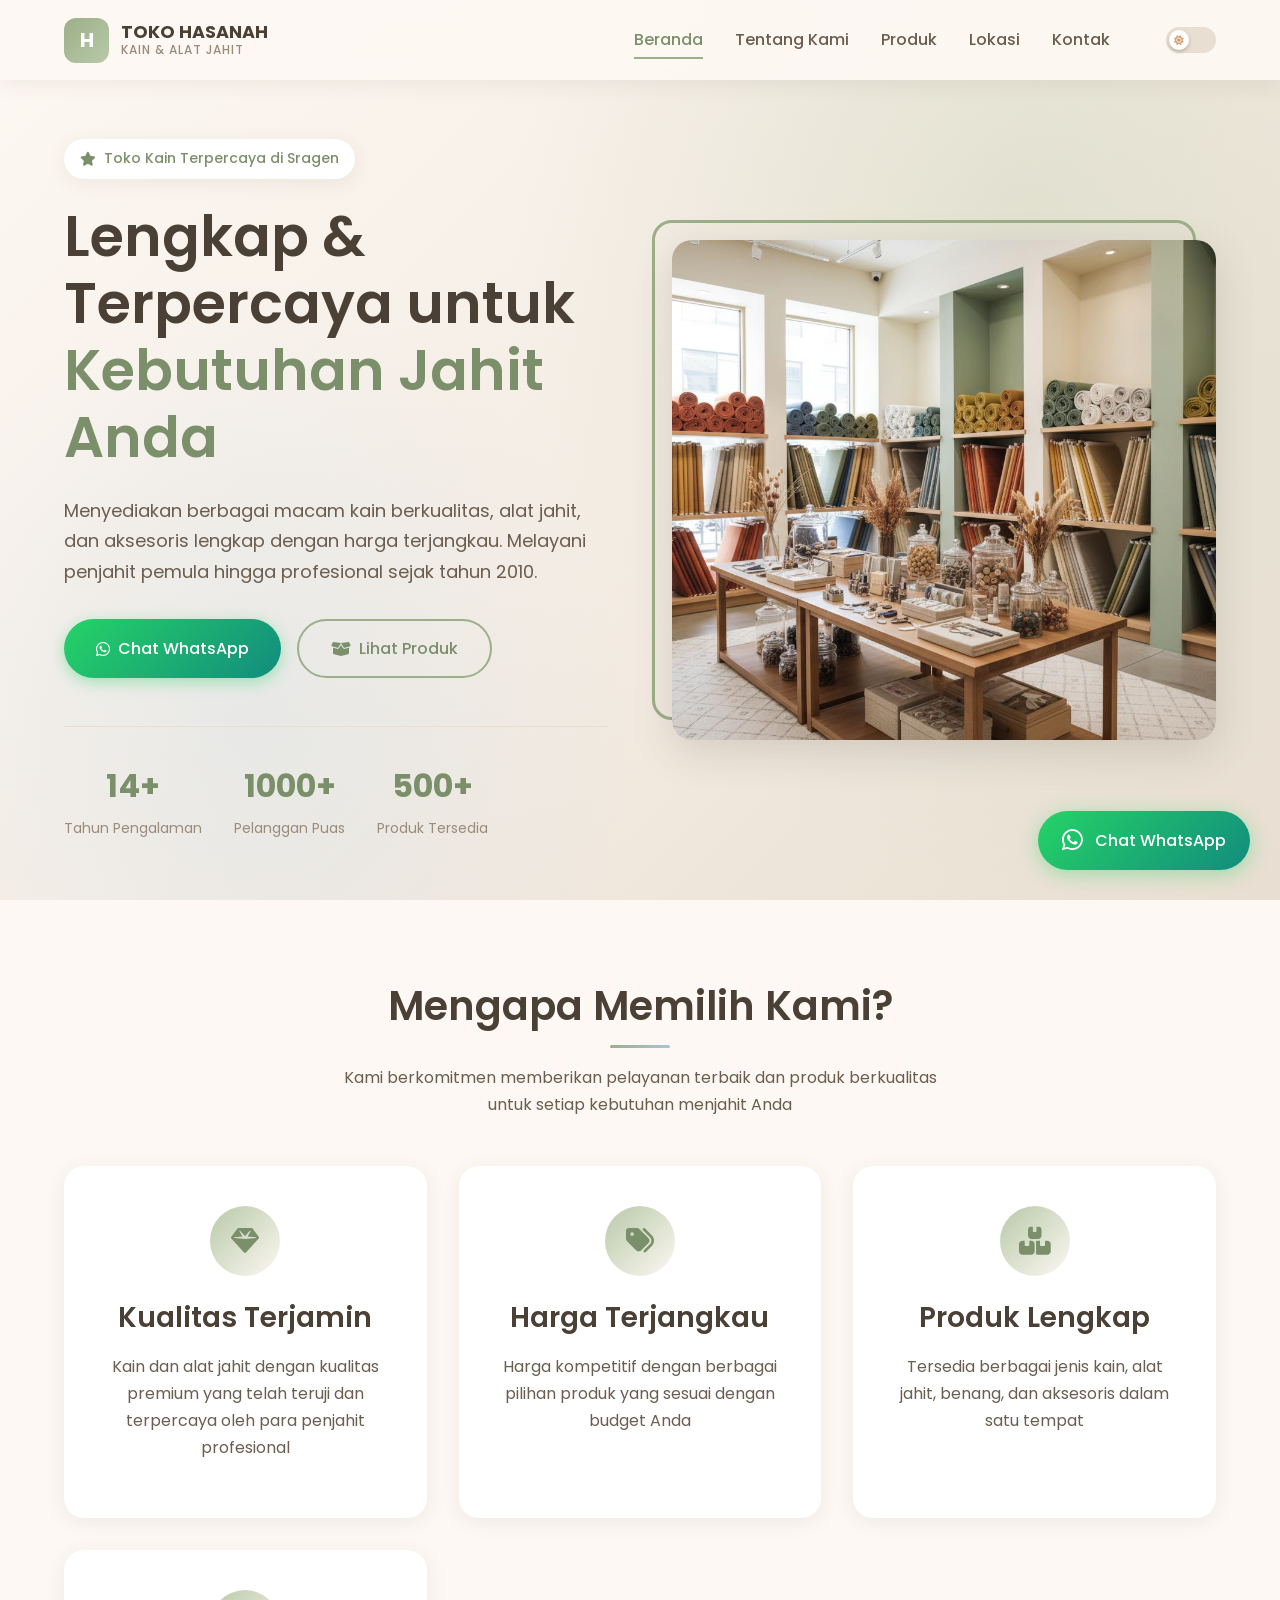
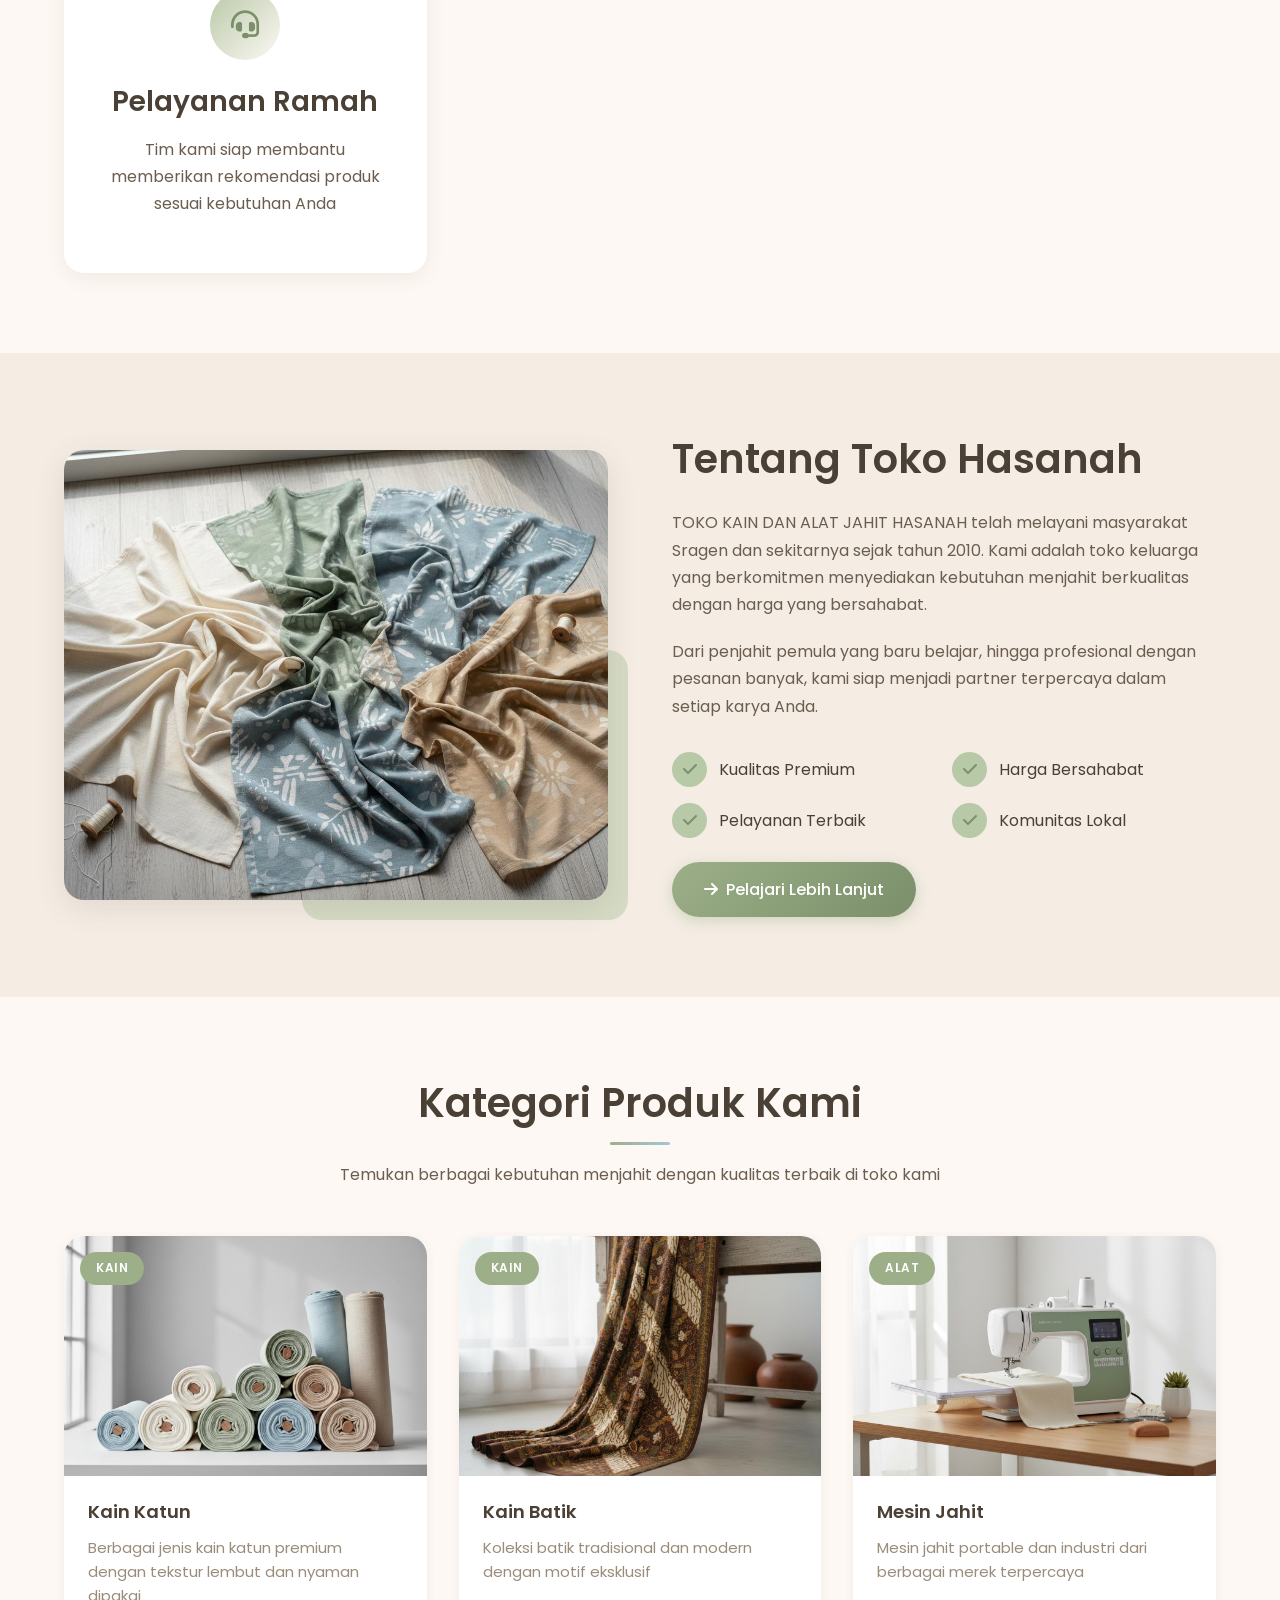
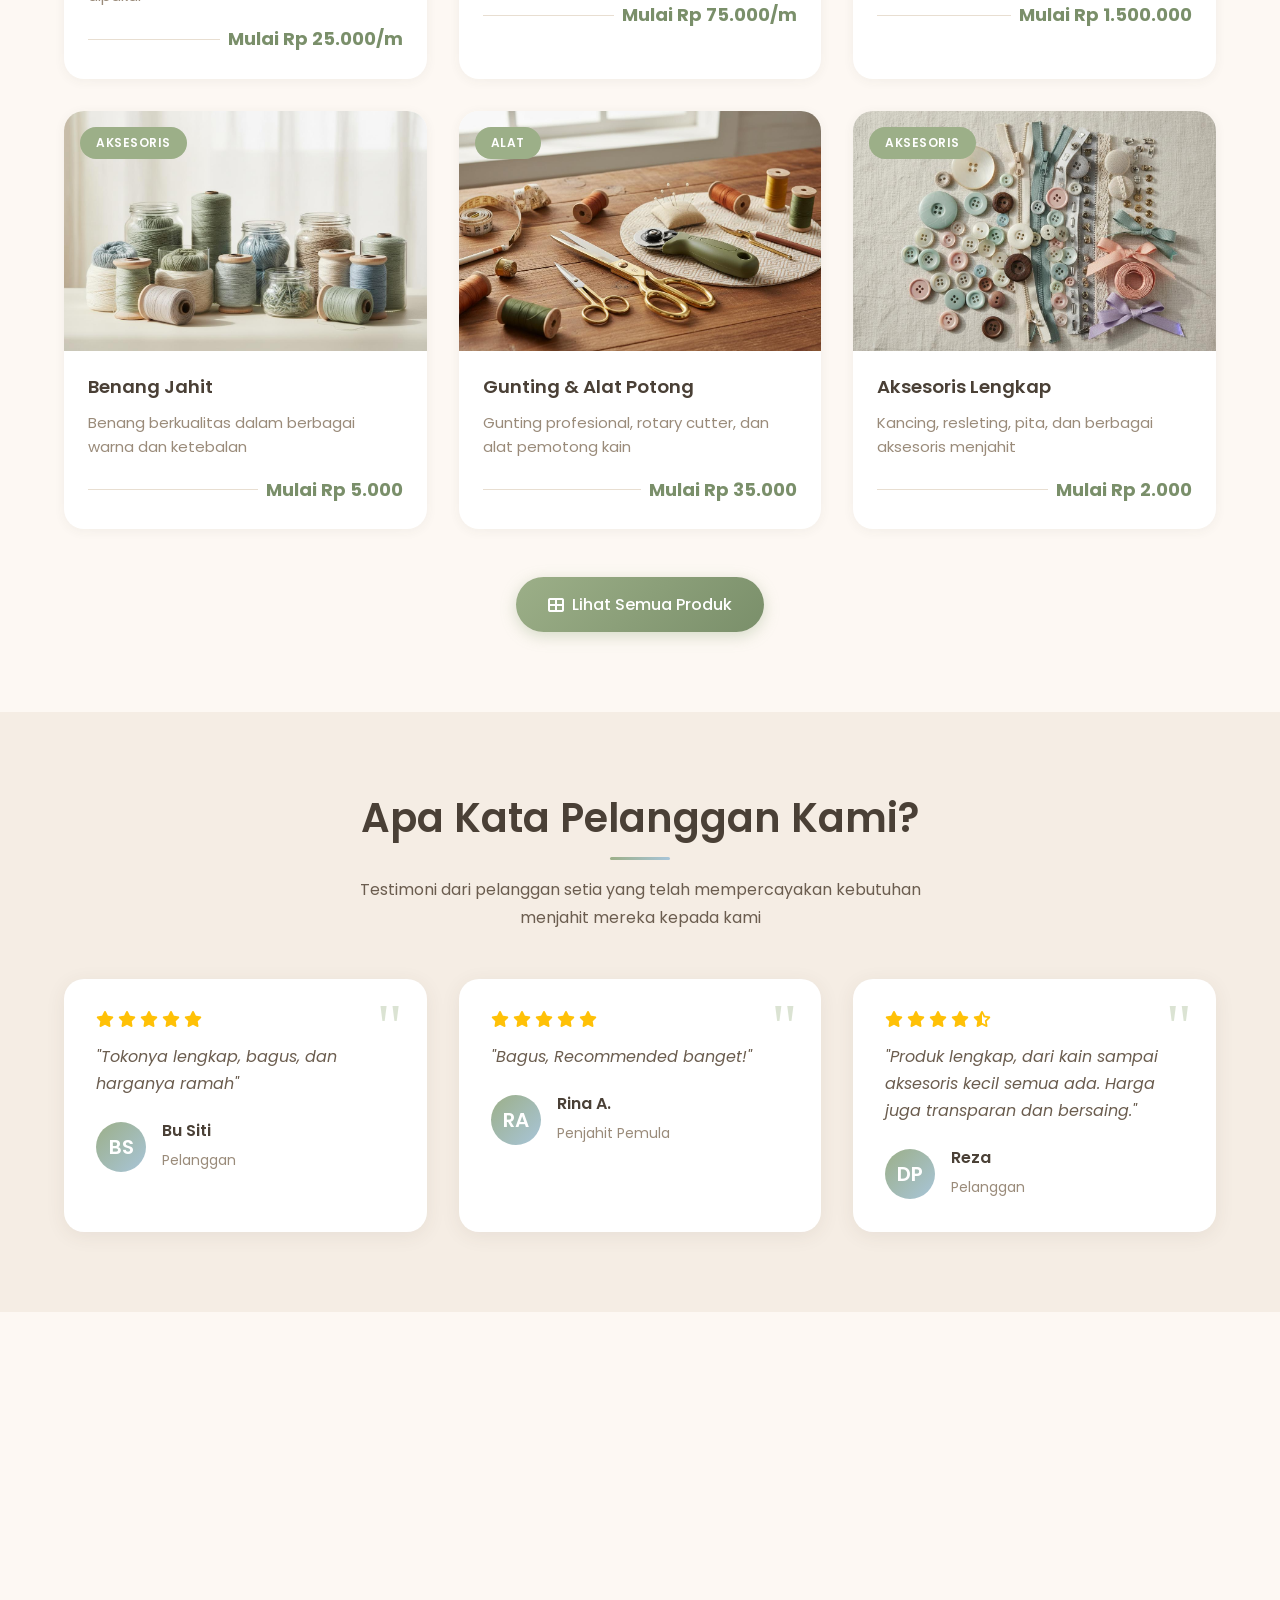
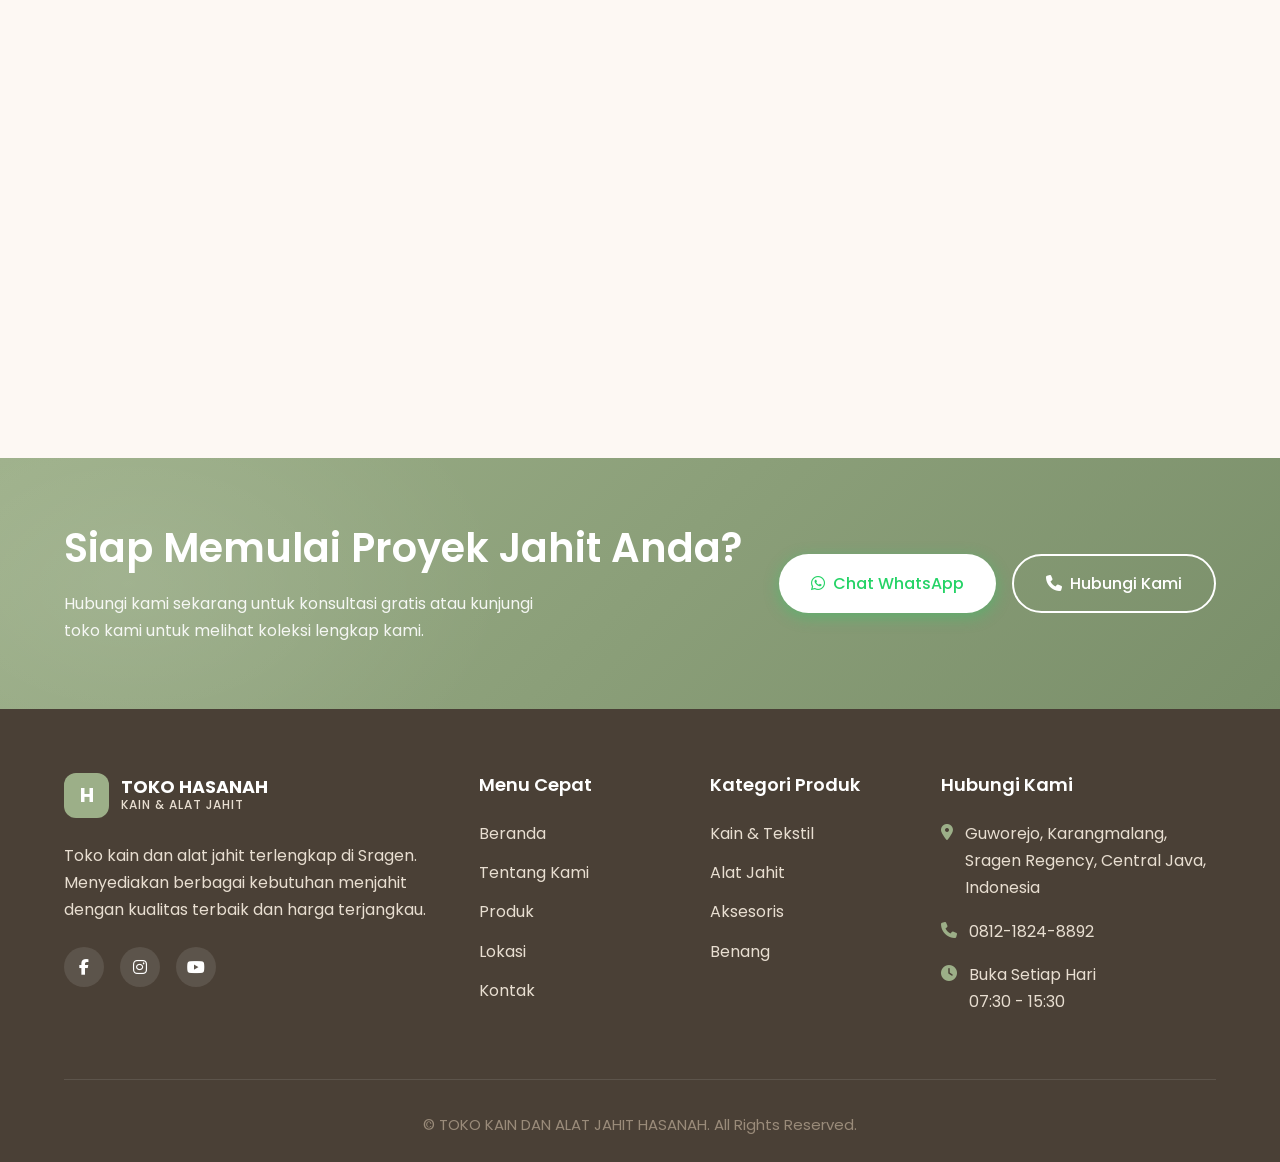
==== commit baed7536: "2st commit" ====
--- a/index.html
+++ b/index.html
@@ -1,5 +1,5 @@
 <!DOCTYPE html>
-<html lang="id">
+<html lang="id" data-theme="light">
 <head>
     <meta charset="UTF-8">
     <meta name="viewport" content="width=device-width, initial-scale=1.0">
@@ -61,6 +61,13 @@
                     <li><a href="produk.html" class="nav-link">Produk</a></li>
                     <li><a href="lokasi.html" class="nav-link">Lokasi</a></li>
                     <li><a href="kontak.html" class="nav-link">Kontak</a></li>
+                    <li>
+                        <div class="dark-mode-toggle" id="darkModeToggle" title="Toggle Dark Mode">
+                            <div class="toggle-slider">
+                                <i class="fas fa-sun"></i>
+                            </div>
+                        </div>
+                    </li>
                 </ul>
                 
                 <div class="nav-toggle" id="navToggle">
@@ -113,7 +120,7 @@
                     </div>
                 </div>
                 <div class="hero-image scroll-animate">
-                    <img src="images/hero-store.jpg" alt="Interior Toko Kain Hasanah">
+                    <img src="images/hero-store.jpg" alt="Interior Toko Kain Hasanah" loading="lazy">
                 </div>
             </div>
         </div>
@@ -164,7 +171,7 @@
         <div class="container">
             <div class="about-container">
                 <div class="about-image scroll-animate">
-                    <img src="images/about-fabrics.jpg" alt="Koleksi Kain Toko Hasanah">
+                    <img src="images/about-fabrics.jpg" alt="Koleksi Kain Toko Hasanah" loading="lazy">
                 </div>
                 <div class="about-content scroll-animate">
                     <h2>Tentang Toko Hasanah</h2>
@@ -219,7 +226,7 @@
             <div class="products-grid">
                 <div class="product-card scroll-animate">
                     <div class="product-image">
-                        <img src="images/product-kain-katun.jpg" alt="Kain Katun">
+                        <img src="images/product-kain-katun.jpg" alt="Kain Katun" loading="lazy">
                         <span class="product-category">Kain</span>
                     </div>
                     <div class="product-info">
@@ -230,7 +237,7 @@
                 </div>
                 <div class="product-card scroll-animate">
                     <div class="product-image">
-                        <img src="images/product-batik.jpg" alt="Kain Batik">
+                        <img src="images/product-batik.jpg" alt="Kain Batik" loading="lazy">
                         <span class="product-category">Kain</span>
                     </div>
                     <div class="product-info">
@@ -241,7 +248,7 @@
                 </div>
                 <div class="product-card scroll-animate">
                     <div class="product-image">
-                        <img src="images/product-mesin-jahit.jpg" alt="Mesin Jahit">
+                        <img src="images/product-mesin-jahit.jpg" alt="Mesin Jahit" loading="lazy">
                         <span class="product-category">Alat</span>
                     </div>
                     <div class="product-info">
@@ -252,7 +259,7 @@
                 </div>
                 <div class="product-card scroll-animate">
                     <div class="product-image">
-                        <img src="images/product-benang.jpg" alt="Benang Jahit">
+                        <img src="images/product-benang.jpg" alt="Benang Jahit" loading="lazy">
                         <span class="product-category">Aksesoris</span>
                     </div>
                     <div class="product-info">
@@ -263,7 +270,7 @@
                 </div>
                 <div class="product-card scroll-animate">
                     <div class="product-image">
-                        <img src="images/product-gunting.jpg" alt="Gunting dan Alat Potong">
+                        <img src="images/product-gunting.jpg" alt="Gunting dan Alat Potong" loading="lazy">
                         <span class="product-category">Alat</span>
                     </div>
                     <div class="product-info">
@@ -274,7 +281,7 @@
                 </div>
                 <div class="product-card scroll-animate">
                     <div class="product-image">
-                        <img src="images/product-aksesoris.jpg" alt="Aksesoris Jahit">
+                        <img src="images/product-aksesoris.jpg" alt="Aksesoris Jahit" loading="lazy">
                         <span class="product-category">Aksesoris</span>
                     </div>
                     <div class="product-info">
@@ -310,7 +317,7 @@
                         <i class="fas fa-star"></i>
                     </div>
                     <p class="testimonial-text">
-                        "Tokonya lengkap, bagus, dan harganya ramah "
+                        "Tokonya lengkap, bagus, dan harganya ramah"
                     </p>
                     <div class="testimonial-author">
                         <div class="author-avatar">BS</div>
@@ -353,7 +360,7 @@
                     <div class="testimonial-author">
                         <div class="author-avatar">DP</div>
                         <div class="author-info">
-                            <h4>Reza.</h4>
+                            <h4>Reza</h4>
                             <span>Pelanggan</span>
                         </div>
                     </div>
@@ -396,7 +403,7 @@
                             </div>
                             <div class="contact-text">
                                 <h4>Jam Operasional</h4>
-                                <p>Buka Setiap Hari - Buka Pukul 7:30 - 15:30</p>
+                                <p>Buka Setiap Hari - 07:30 - 15:30</p>
                             </div>
                         </div>
                     </div>
@@ -407,7 +414,7 @@
                 </div>
                 <div class="contact-map scroll-animate">
                     <iframe 
-                        src="https://www.google.com/maps/embed?pb=!1m18!1m12!1m3!1d3954.788503674058!2d111.0167!3d-7.4167!2m3!1f0!2f0!3f0!3m2!1i1024!2i768!4f13.1!3m3!1m2!1s0x0%3A0x0!2zN8KwMjUnMDAuMCJTIDExMcKwMDEnMDAuMCJF!5e0!3m2!1sen!2sid!4v1609459200000!5m2!1sen!2sid" 
+                        src="https://www.google.com/maps/embed?pb=!1m18!1m12!1m3!1d3954.788503674058!2d110.9973105!3d-7.4431884!2m3!1f0!2f0!3f0!3m2!1i1024!2i768!4f13.1!3m3!1m2!1s0x2e7a1ca9bff1cd7f%3A0xcba7f2d09bc4047c!2shasanah!5e0!3m2!1sen!2sid!4v1744000000000!5m2!1sen!2sid" 
                         allowfullscreen="" 
                         loading="lazy"
                         title="Lokasi Toko Kain Hasanah">
@@ -503,7 +510,7 @@
                         </li>
                         <li>
                             <i class="fas fa-clock"></i>
-                            <span>Buka Setiap Hari<br>Buka Pukul 7:30 - 15:30</span>
+                            <span>Buka Setiap Hari<br>07:30 - 15:30</span>
                         </li>
                     </ul>
                 </div>
@@ -526,4 +533,4 @@
     <!-- Custom JavaScript -->
     <script src="js/main.js"></script>
 </body>
-</html>
+</html>
--- a/css/style.css
+++ b/css/style.css
@@ -2,6 +2,7 @@
    TOKO KAIN DAN ALAT JAHIT HASANAH
    Professional Website Stylesheet
    Color Palette: Pastel Natural (Cream, Sage, Soft Blue)
+   Dark Mode: Elegant Dark Theme
    ============================================ */
 
 /* CSS Variables - Color Palette */
@@ -16,13 +17,13 @@
     --color-secondary-dark: #8AA8BE;
     --color-secondary-light: #C5DBEA;
     
-    /* Neutral Colors */
+    /* Neutral Colors - Light Mode */
     --color-cream: #FDF8F3;
     --color-cream-dark: #F5EDE4;
     --color-beige: #E8DED1;
     --color-beige-dark: #D4C8B8;
     
-    /* Text Colors */
+    /* Text Colors - Light Mode */
     --color-text-dark: #4A4036;
     --color-text-medium: #6B5D4F;
     --color-text-light: #9A8B7A;
@@ -36,10 +37,11 @@
     --color-whatsapp: #25D366;
     --color-whatsapp-dark: #128C7E;
     
-    /* Shadows */
+    /* Shadows - Light Mode */
     --shadow-soft: 0 4px 20px rgba(74, 64, 54, 0.08);
     --shadow-medium: 0 8px 30px rgba(74, 64, 54, 0.12);
     --shadow-strong: 0 12px 40px rgba(74, 64, 54, 0.16);
+    --shadow-card: 0 2px 12px rgba(74, 64, 54, 0.06);
     
     /* Border Radius */
     --radius-sm: 8px;
@@ -53,6 +55,41 @@
     --transition-slow: 0.5s ease;
 }
 
+/* Dark Mode Variables */
+[data-theme="dark"] {
+    /* Primary Colors - Dark Mode */
+    --color-primary: #A8C994;
+    --color-primary-dark: #8FB87A;
+    --color-primary-light: #C5D9B5;
+    
+    /* Secondary Colors - Dark Mode */
+    --color-secondary: #7BA3C4;
+    --color-secondary-dark: #5A8AAF;
+    --color-secondary-light: #9BBFD9;
+    
+    /* Neutral Colors - Dark Mode */
+    --color-cream: #1A1A2E;
+    --color-cream-dark: #16162A;
+    --color-beige: #2D2D44;
+    --color-beige-dark: #3D3D5C;
+    
+    /* Text Colors - Dark Mode */
+    --color-text-dark: #F5F0E8;
+    --color-text-medium: #C9C0B0;
+    --color-text-light: #9A9080;
+    --color-white: #252542;
+    
+    /* Accent Colors - Dark Mode */
+    --color-warm: #E8B88A;
+    --color-warm-light: #F5D4B8;
+    
+    /* Shadows - Dark Mode */
+    --shadow-soft: 0 4px 20px rgba(0, 0, 0, 0.25);
+    --shadow-medium: 0 8px 30px rgba(0, 0, 0, 0.35);
+    --shadow-strong: 0 12px 40px rgba(0, 0, 0, 0.45);
+    --shadow-card: 0 2px 12px rgba(0, 0, 0, 0.2);
+}
+
 /* Reset & Base Styles */
 *, *::before, *::after {
     margin: 0;
@@ -66,11 +103,12 @@
 }
 
 body {
-    font-family: 'Segoe UI', Tahoma, Geneva, Verdana, sans-serif;
+    font-family: 'Poppins', 'Segoe UI', Tahoma, Geneva, Verdana, sans-serif;
     background-color: var(--color-cream);
     color: var(--color-text-dark);
     line-height: 1.7;
     overflow-x: hidden;
+    transition: background-color var(--transition-normal), color var(--transition-normal);
 }
 
 a {
@@ -94,6 +132,7 @@
     font-weight: 600;
     line-height: 1.3;
     color: var(--color-text-dark);
+    transition: color var(--transition-normal);
 }
 
 h1 { font-size: clamp(2rem, 5vw, 3.5rem); }
@@ -104,6 +143,7 @@
 p {
     color: var(--color-text-medium);
     margin-bottom: 1rem;
+    transition: color var(--transition-normal);
 }
 
 .section-title {
@@ -144,6 +184,55 @@
     padding: 0 1.5rem;
 }
 
+/* Dark Mode Toggle */
+.dark-mode-toggle {
+    position: relative;
+    width: 50px;
+    height: 26px;
+    background: var(--color-beige);
+    border-radius: 50px;
+    cursor: pointer;
+    transition: var(--transition-normal);
+    display: flex;
+    align-items: center;
+    padding: 3px;
+    margin-left: 1.5rem;
+}
+
+.dark-mode-toggle:hover {
+    background: var(--color-beige-dark);
+}
+
+.dark-mode-toggle .toggle-slider {
+    width: 20px;
+    height: 20px;
+    background: var(--color-white);
+    border-radius: 50%;
+    transition: var(--transition-normal);
+    display: flex;
+    align-items: center;
+    justify-content: center;
+    font-size: 10px;
+    box-shadow: 0 2px 4px rgba(0,0,0,0.2);
+}
+
+.dark-mode-toggle .toggle-slider i {
+    color: var(--color-warm);
+}
+
+[data-theme="dark"] .dark-mode-toggle {
+    background: var(--color-primary-dark);
+}
+
+[data-theme="dark"] .dark-mode-toggle .toggle-slider {
+    transform: translateX(24px);
+    background: var(--color-cream);
+}
+
+[data-theme="dark"] .dark-mode-toggle .toggle-slider i {
+    color: var(--color-primary);
+}
+
 /* Buttons */
 .btn {
     display: inline-flex;
@@ -162,7 +251,7 @@
 
 .btn-primary {
     background: linear-gradient(135deg, var(--color-primary), var(--color-primary-dark));
-    color: var(--color-white);
+    color: #FFFFFF;
     box-shadow: 0 4px 15px rgba(156, 175, 136, 0.4);
 }
 
@@ -171,9 +260,13 @@
     box-shadow: 0 6px 20px rgba(156, 175, 136, 0.5);
 }
 
+[data-theme="dark"] .btn-primary {
+    box-shadow: 0 4px 15px rgba(168, 201, 148, 0.25);
+}
+
 .btn-secondary {
     background: linear-gradient(135deg, var(--color-secondary), var(--color-secondary-dark));
-    color: var(--color-white);
+    color: #FFFFFF;
     box-shadow: 0 4px 15px rgba(168, 197, 217, 0.4);
 }
 
@@ -190,12 +283,12 @@
 
 .btn-outline:hover {
     background: var(--color-primary);
-    color: var(--color-white);
+    color: #FFFFFF;
 }
 
 .btn-whatsapp {
     background: linear-gradient(135deg, var(--color-whatsapp), var(--color-whatsapp-dark));
-    color: var(--color-white);
+    color: #FFFFFF;
     box-shadow: 0 4px 15px rgba(37, 211, 102, 0.4);
 }
 
@@ -217,6 +310,10 @@
     transition: var(--transition-normal);
 }
 
+[data-theme="dark"] .header {
+    background: rgba(26, 26, 46, 0.95);
+}
+
 .header.scrolled {
     box-shadow: var(--shadow-medium);
 }
@@ -242,7 +339,7 @@
     display: flex;
     align-items: center;
     justify-content: center;
-    color: var(--color-white);
+    color: #FFFFFF;
     font-size: 1.25rem;
     font-weight: 700;
 }
@@ -252,6 +349,7 @@
     font-weight: 700;
     color: var(--color-text-dark);
     line-height: 1.2;
+    transition: color var(--transition-normal);
 }
 
 .logo-text span {
@@ -260,12 +358,13 @@
     font-weight: 500;
     color: var(--color-text-light);
     letter-spacing: 1px;
+    transition: color var(--transition-normal);
 }
 
 .nav-menu {
     display: flex;
     align-items: center;
-    gap: 2.5rem;
+    gap: 2rem;
 }
 
 .nav-link {
@@ -273,6 +372,7 @@
     color: var(--color-text-medium);
     position: relative;
     padding: 0.5rem 0;
+    transition: color var(--transition-normal);
 }
 
 .nav-link::after {
@@ -320,6 +420,7 @@
     background: linear-gradient(135deg, var(--color-cream) 0%, var(--color-cream-dark) 50%, var(--color-beige) 100%);
     position: relative;
     overflow: hidden;
+    transition: background var(--transition-normal);
 }
 
 .hero::before {
@@ -371,6 +472,7 @@
     color: var(--color-primary-dark);
     margin-bottom: 1.5rem;
     box-shadow: var(--shadow-soft);
+    transition: background var(--transition-normal), color var(--transition-normal);
 }
 
 .hero-title {
@@ -450,6 +552,7 @@
 
 .section-alt {
     background: var(--color-cream-dark);
+    transition: background var(--transition-normal);
 }
 
 /* Features Section */
@@ -502,6 +605,13 @@
     margin: 0 auto 1.5rem;
     font-size: 1.75rem;
     color: var(--color-primary-dark);
+    transition: var(--transition-normal);
+}
+
+.feature-card:hover .feature-icon {
+    transform: scale(1.1);
+    background: linear-gradient(135deg, var(--color-primary), var(--color-primary-light));
+    color: #FFFFFF;
 }
 
 .feature-card h3 {
@@ -575,7 +685,7 @@
     flex-shrink: 0;
 }
 
-/* Products Section */
+/* Products Section - Enhanced */
 .products-filter {
     display: flex;
     justify-content: center;
@@ -599,12 +709,12 @@
 .filter-btn.active {
     background: var(--color-primary);
     border-color: var(--color-primary);
-    color: var(--color-white);
+    color: #FFFFFF;
 }
 
 .products-grid {
     display: grid;
-    grid-template-columns: repeat(auto-fit, minmax(280px, 1fr));
+    grid-template-columns: repeat(auto-fit, minmax(300px, 1fr));
     gap: 2rem;
 }
 
@@ -612,8 +722,9 @@
     background: var(--color-white);
     border-radius: var(--radius-lg);
     overflow: hidden;
-    box-shadow: var(--shadow-soft);
-    transition: var(--transition-normal);
+    box-shadow: var(--shadow-card);
+    transition: var(--transition-normal);
+    position: relative;
 }
 
 .product-card:hover {
@@ -624,7 +735,7 @@
 .product-image {
     position: relative;
     overflow: hidden;
-    height: 220px;
+    height: 240px;
 }
 
 .product-image img {
@@ -635,7 +746,7 @@
 }
 
 .product-card:hover .product-image img {
-    transform: scale(1.1);
+    transform: scale(1.08);
 }
 
 .product-category {
@@ -643,7 +754,7 @@
     top: 1rem;
     left: 1rem;
     background: var(--color-primary);
-    color: var(--color-white);
+    color: #FFFFFF;
     padding: 0.375rem 1rem;
     border-radius: var(--radius-xl);
     font-size: 0.75rem;
@@ -657,19 +768,45 @@
 }
 
 .product-info h3 {
-    margin-bottom: 0.5rem;
+    margin-bottom: 0.75rem;
+    font-size: 1.15rem;
 }
 
 .product-info p {
     font-size: 0.9375rem;
     margin-bottom: 1rem;
     color: var(--color-text-light);
+    line-height: 1.6;
 }
 
 .product-price {
     font-size: 1.125rem;
     font-weight: 700;
     color: var(--color-primary-dark);
+    display: flex;
+    align-items: center;
+    gap: 0.5rem;
+}
+
+.product-price::before {
+    content: '';
+    flex: 1;
+    height: 1px;
+    background: var(--color-beige);
+}
+
+/* Product Card Enhanced for Dark Mode */
+[data-theme="dark"] .product-card {
+    background: var(--color-white);
+    border: 1px solid var(--color-beige);
+}
+
+[data-theme="dark"] .product-info h3 {
+    color: var(--color-text-dark);
+}
+
+[data-theme="dark"] .product-info p {
+    color: var(--color-text-medium);
 }
 
 /* Testimonials Section */
@@ -685,6 +822,12 @@
     border-radius: var(--radius-lg);
     box-shadow: var(--shadow-soft);
     position: relative;
+    transition: var(--transition-normal);
+}
+
+.testimonial-card:hover {
+    transform: translateY(-5px);
+    box-shadow: var(--shadow-medium);
 }
 
 .testimonial-card::before {
@@ -696,6 +839,7 @@
     color: var(--color-primary-light);
     font-family: Georgia, serif;
     line-height: 1;
+    opacity: 0.5;
 }
 
 .testimonial-rating {
@@ -725,7 +869,7 @@
     display: flex;
     align-items: center;
     justify-content: center;
-    color: var(--color-white);
+    color: #FFFFFF;
     font-weight: 600;
     font-size: 1.25rem;
 }
@@ -740,7 +884,7 @@
     color: var(--color-text-light);
 }
 
-/* Contact Section */
+/* Contact Section - Enhanced */
 .contact-container {
     display: grid;
     grid-template-columns: 1fr 1fr;
@@ -760,28 +904,40 @@
     align-items: flex-start;
     gap: 1rem;
     margin-bottom: 1.5rem;
+    padding: 1rem;
+    background: var(--color-white);
+    border-radius: var(--radius-md);
+    box-shadow: var(--shadow-card);
+    transition: var(--transition-normal);
+}
+
+.contact-item:hover {
+    transform: translateX(5px);
+    box-shadow: var(--shadow-soft);
 }
 
 .contact-icon {
     width: 50px;
     height: 50px;
-    background: var(--color-primary-light);
+    background: linear-gradient(135deg, var(--color-primary-light), var(--color-primary));
     border-radius: var(--radius-md);
     display: flex;
     align-items: center;
     justify-content: center;
-    color: var(--color-primary-dark);
+    color: #FFFFFF;
     font-size: 1.25rem;
     flex-shrink: 0;
 }
 
 .contact-text h4 {
     margin-bottom: 0.25rem;
+    font-size: 1rem;
 }
 
 .contact-text p {
     margin-bottom: 0;
     color: var(--color-text-medium);
+    font-size: 0.9375rem;
 }
 
 .contact-hours {
@@ -809,6 +965,12 @@
     display: flex;
     justify-content: space-between;
     font-size: 0.9375rem;
+    padding: 0.5rem 0;
+    border-bottom: 1px solid var(--color-beige);
+}
+
+.hours-item:last-child {
+    border-bottom: none;
 }
 
 .hours-item span:first-child {
@@ -832,6 +994,16 @@
     width: 100%;
     height: 100%;
     border: none;
+    filter: grayscale(20%);
+    transition: filter var(--transition-normal);
+}
+
+.contact-map:hover iframe {
+    filter: grayscale(0%);
+}
+
+[data-theme="dark"] .contact-map iframe {
+    filter: grayscale(50%) invert(90%);
 }
 
 /* CTA Section */
@@ -863,7 +1035,7 @@
 }
 
 .cta-content h2 {
-    color: var(--color-white);
+    color: #FFFFFF;
     margin-bottom: 1rem;
 }
 
@@ -880,7 +1052,7 @@
 }
 
 .cta-section .btn-whatsapp {
-    background: var(--color-white);
+    background: #FFFFFF;
     color: var(--color-whatsapp);
 }
 
@@ -889,12 +1061,12 @@
 }
 
 .cta-section .btn-outline {
-    border-color: var(--color-white);
-    color: var(--color-white);
+    border-color: #FFFFFF;
+    color: #FFFFFF;
 }
 
 .cta-section .btn-outline:hover {
-    background: var(--color-white);
+    background: #FFFFFF;
     color: var(--color-primary-dark);
 }
 
@@ -903,6 +1075,7 @@
     background: var(--color-text-dark);
     color: var(--color-cream);
     padding: 4rem 0 1.5rem;
+    transition: background var(--transition-normal);
 }
 
 .footer-container {
@@ -921,7 +1094,7 @@
 }
 
 .footer-brand .logo-text {
-    color: var(--color-white);
+    color: #FFFFFF;
 }
 
 .footer-brand .logo-text span {
@@ -947,6 +1120,7 @@
     align-items: center;
     justify-content: center;
     transition: var(--transition-normal);
+    color: #FFFFFF;
 }
 
 .social-link:hover {
@@ -955,7 +1129,7 @@
 }
 
 .footer-title {
-    color: var(--color-white);
+    color: #FFFFFF;
     font-size: 1.125rem;
     margin-bottom: 1.5rem;
 }
@@ -1002,8 +1176,8 @@
 /* Floating WhatsApp Button */
 .whatsapp-float {
     position: fixed;
-    bottom: 2rem;
-    right: 2rem;
+    bottom: 30px;
+    right: 30px;
     z-index: 999;
 }
 
@@ -1011,30 +1185,396 @@
     display: flex;
     align-items: center;
     gap: 0.75rem;
-    background: var(--color-whatsapp);
-    color: var(--color-white);
+    background: linear-gradient(135deg, var(--color-whatsapp), var(--color-whatsapp-dark));
+    color: #FFFFFF;
     padding: 1rem 1.5rem;
-    border-radius: var(--radius-xl);
+    border-radius: 50px;
+    font-weight: 500;
     box-shadow: 0 4px 20px rgba(37, 211, 102, 0.4);
-    font-weight: 500;
     transition: var(--transition-normal);
 }
 
 .whatsapp-float a:hover {
     transform: translateY(-3px);
-    box-shadow: 0 8px 30px rgba(37, 211, 102, 0.5);
-    background: var(--color-whatsapp-dark);
+    box-shadow: 0 6px 25px rgba(37, 211, 102, 0.5);
 }
 
 .whatsapp-float i {
     font-size: 1.5rem;
 }
 
-.whatsapp-float span {
-    white-space: nowrap;
-}
-
-/* Animations */
+/* Page Header - Enhanced */
+.page-header {
+    min-height: 50vh;
+    padding: 120px 0 60px;
+    background: linear-gradient(135deg, var(--color-cream) 0%, var(--color-cream-dark) 100%);
+    position: relative;
+    overflow: hidden;
+}
+
+.page-header::before {
+    content: '';
+    position: absolute;
+    top: 0;
+    right: 0;
+    width: 50%;
+    height: 100%;
+    background: radial-gradient(ellipse at top right, var(--color-primary-light) 0%, transparent 60%);
+    opacity: 0.3;
+}
+
+.page-header-content {
+    position: relative;
+    z-index: 1;
+    text-align: center;
+}
+
+.page-header h2 {
+    margin-bottom: 1rem;
+    font-size: clamp(2rem, 5vw, 3rem);
+}
+
+.page-header p {
+    max-width: 700px;
+    margin: 0 auto;
+    font-size: 1.125rem;
+}
+
+/* Location Page - Enhanced */
+.location-card {
+    background: var(--color-white);
+    border-radius: var(--radius-lg);
+    padding: 2rem;
+    box-shadow: var(--shadow-soft);
+    margin-bottom: 1.5rem;
+    transition: var(--transition-normal);
+}
+
+.location-card:hover {
+    box-shadow: var(--shadow-medium);
+}
+
+.location-card h3 {
+    display: flex;
+    align-items: center;
+    gap: 0.75rem;
+    margin-bottom: 1rem;
+    color: var(--color-primary-dark);
+}
+
+.location-card h3 i {
+    font-size: 1.25rem;
+}
+
+.directions-list {
+    counter-reset: step;
+}
+
+.direction-step {
+    display: flex;
+    gap: 1rem;
+    margin-bottom: 1rem;
+    padding: 1rem;
+    background: var(--color-cream);
+    border-radius: var(--radius-md);
+    transition: var(--transition-normal);
+}
+
+.direction-step:hover {
+    background: var(--color-cream-dark);
+}
+
+.direction-step::before {
+    counter-increment: step;
+    content: counter(step);
+    width: 30px;
+    height: 30px;
+    background: var(--color-primary);
+    color: #FFFFFF;
+    border-radius: 50%;
+    display: flex;
+    align-items: center;
+    justify-content: center;
+    font-weight: 600;
+    font-size: 0.875rem;
+    flex-shrink: 0;
+}
+
+.landmark-grid {
+    display: grid;
+    grid-template-columns: repeat(auto-fit, minmax(250px, 1fr));
+    gap: 1.5rem;
+}
+
+.landmark-card {
+    background: var(--color-white);
+    padding: 1.5rem;
+    border-radius: var(--radius-lg);
+    box-shadow: var(--shadow-card);
+    display: flex;
+    align-items: flex-start;
+    gap: 1rem;
+    transition: var(--transition-normal);
+}
+
+.landmark-card:hover {
+    transform: translateY(-3px);
+    box-shadow: var(--shadow-soft);
+}
+
+.landmark-icon {
+    width: 50px;
+    height: 50px;
+    background: linear-gradient(135deg, var(--color-primary-light), var(--color-primary));
+    border-radius: var(--radius-md);
+    display: flex;
+    align-items: center;
+    justify-content: center;
+    color: #FFFFFF;
+    font-size: 1.25rem;
+    flex-shrink: 0;
+}
+
+.landmark-content h4 {
+    font-size: 1rem;
+    margin-bottom: 0.25rem;
+}
+
+.landmark-content p {
+    font-size: 0.875rem;
+    margin-bottom: 0;
+    color: var(--color-text-light);
+}
+
+/* Operating Hours - Enhanced */
+.hours-card {
+    background: var(--color-white);
+    border-radius: var(--radius-lg);
+    padding: 2rem;
+    box-shadow: var(--shadow-soft);
+    max-width: 600px;
+    margin: 0 auto;
+}
+
+.hours-card h3 {
+    display: flex;
+    align-items: center;
+    gap: 0.75rem;
+    margin-bottom: 1.5rem;
+}
+
+.hours-table {
+    width: 100%;
+}
+
+.hours-row {
+    display: flex;
+    justify-content: space-between;
+    padding: 0.875rem 0;
+    border-bottom: 1px solid var(--color-beige);
+}
+
+.hours-row:last-child {
+    border-bottom: none;
+}
+
+.hours-row .day {
+    color: var(--color-text-medium);
+    font-weight: 500;
+}
+
+.hours-row .time {
+    color: var(--color-primary-dark);
+    font-weight: 600;
+}
+
+.hours-note {
+    margin-top: 1.5rem;
+    padding-top: 1.5rem;
+    border-top: 1px solid var(--color-beige);
+    font-size: 0.875rem;
+    color: var(--color-text-light);
+    display: flex;
+    align-items: center;
+    gap: 0.5rem;
+}
+
+/* Contact Form - Enhanced */
+.contact-form-container {
+    background: var(--color-white);
+    padding: 2.5rem;
+    border-radius: var(--radius-lg);
+    box-shadow: var(--shadow-soft);
+}
+
+.form-group {
+    margin-bottom: 1.5rem;
+}
+
+.form-group label {
+    display: block;
+    margin-bottom: 0.5rem;
+    font-weight: 500;
+    color: var(--color-text-dark);
+}
+
+.form-group label .required {
+    color: #dc3545;
+}
+
+.form-control {
+    width: 100%;
+    padding: 0.875rem 1rem;
+    border: 2px solid var(--color-beige);
+    border-radius: var(--radius-md);
+    font-size: 1rem;
+    font-family: inherit;
+    background: var(--color-cream);
+    color: var(--color-text-dark);
+    transition: var(--transition-normal);
+}
+
+.form-control:focus {
+    outline: none;
+    border-color: var(--color-primary);
+    background: var(--color-white);
+}
+
+.form-control::placeholder {
+    color: var(--color-text-light);
+}
+
+textarea.form-control {
+    resize: vertical;
+    min-height: 120px;
+}
+
+.form-note {
+    margin-top: 1.5rem;
+    font-size: 0.875rem;
+    color: var(--color-text-light);
+    text-align: center;
+    display: flex;
+    align-items: center;
+    justify-content: center;
+    gap: 0.5rem;
+}
+
+/* Alert Messages */
+.alert {
+    padding: 1rem;
+    border-radius: var(--radius-sm);
+    margin-bottom: 1.5rem;
+    display: flex;
+    align-items: center;
+    gap: 0.5rem;
+}
+
+.alert-success {
+    background: #d4edda;
+    color: #155724;
+}
+
+.alert-error {
+    background: #f8d7da;
+    color: #721c24;
+}
+
+[data-theme="dark"] .alert-success {
+    background: rgba(40, 167, 69, 0.2);
+    color: #7dd87d;
+}
+
+[data-theme="dark"] .alert-error {
+    background: rgba(220, 53, 69, 0.2);
+    color: #f5a3ad;
+}
+
+/* FAQ Section - Enhanced */
+.faq-grid {
+    display: grid;
+    grid-template-columns: 1fr;
+    gap: 1.5rem;
+}
+
+.faq-card {
+    background: var(--color-white);
+    padding: 1.5rem 2rem;
+    border-radius: var(--radius-lg);
+    box-shadow: var(--shadow-card);
+    transition: var(--transition-normal);
+}
+
+.faq-card:hover {
+    box-shadow: var(--shadow-soft);
+}
+
+.faq-card h3 {
+    display: flex;
+    align-items: center;
+    gap: 0.75rem;
+    margin-bottom: 0.75rem;
+    font-size: 1.1rem;
+}
+
+.faq-card h3 i {
+    color: var(--color-primary);
+    font-size: 1.25rem;
+}
+
+.faq-card p {
+    margin-bottom: 0;
+    padding-left: 2rem;
+    color: var(--color-text-medium);
+}
+
+/* Quick Contact Cards */
+.quick-contact-grid {
+    display: grid;
+    grid-template-columns: repeat(auto-fit, minmax(280px, 1fr));
+    gap: 2rem;
+}
+
+.quick-contact-card {
+    background: var(--color-white);
+    padding: 2.5rem;
+    border-radius: var(--radius-lg);
+    text-align: center;
+    box-shadow: var(--shadow-card);
+    transition: var(--transition-normal);
+}
+
+.quick-contact-card:hover {
+    transform: translateY(-5px);
+    box-shadow: var(--shadow-medium);
+}
+
+.quick-contact-card .feature-icon {
+    margin-bottom: 1.5rem;
+}
+
+.quick-contact-card h3 {
+    margin-bottom: 0.75rem;
+}
+
+.quick-contact-card p {
+    margin-bottom: 1.5rem;
+    color: var(--color-text-light);
+}
+
+/* Scroll Animations */
+.scroll-animate {
+    opacity: 0;
+    transform: translateY(30px);
+    transition: opacity 0.6s ease, transform 0.6s ease;
+}
+
+.scroll-animate.visible {
+    opacity: 1;
+    transform: translateY(0);
+}
+
+/* Animation Keyframes */
 @keyframes fadeInUp {
     from {
         opacity: 0;
@@ -1046,74 +1586,17 @@
     }
 }
 
-@keyframes fadeIn {
-    from { opacity: 0; }
-    to { opacity: 1; }
-}
-
-@keyframes slideInLeft {
-    from {
-        opacity: 0;
-        transform: translateX(-50px);
-    }
-    to {
-        opacity: 1;
-        transform: translateX(0);
-    }
-}
-
-@keyframes slideInRight {
-    from {
-        opacity: 0;
-        transform: translateX(50px);
-    }
-    to {
-        opacity: 1;
-        transform: translateX(0);
-    }
-}
-
-.animate {
-    opacity: 0;
-}
-
-.animate.fade-in-up {
-    animation: fadeInUp 0.8s ease forwards;
-}
-
-.animate.fade-in {
-    animation: fadeIn 0.8s ease forwards;
-}
-
-.animate.slide-in-left {
-    animation: slideInLeft 0.8s ease forwards;
-}
-
-.animate.slide-in-right {
-    animation: slideInRight 0.8s ease forwards;
-}
-
-/* Delay classes */
-.delay-1 { animation-delay: 0.1s; }
-.delay-2 { animation-delay: 0.2s; }
-.delay-3 { animation-delay: 0.3s; }
-.delay-4 { animation-delay: 0.4s; }
-.delay-5 { animation-delay: 0.5s; }
-
-/* Scroll Animation */
-.scroll-animate {
-    opacity: 0;
-    transform: translateY(30px);
-    transition: opacity 0.8s ease, transform 0.8s ease;
-}
-
-.scroll-animate.visible {
-    opacity: 1;
-    transform: translateY(0);
+@keyframes pulse {
+    0%, 100% {
+        transform: scale(1);
+    }
+    50% {
+        transform: scale(1.05);
+    }
 }
 
 /* Responsive Design */
-@media (max-width: 1024px) {
+@media (max-width: 992px) {
     .hero-container,
     .about-container,
     .contact-container {
@@ -1143,63 +1626,44 @@
     }
     
     .cta-content p {
-        max-width: 100%;
-    }
-}
-
-@media (max-width: 768px) {
+        margin: 0 auto 1.5rem;
+    }
+    
     .nav-menu {
         position: fixed;
         top: 80px;
         left: 0;
         right: 0;
-        background: var(--color-white);
+        background: var(--color-cream);
         flex-direction: column;
         padding: 2rem;
         gap: 1.5rem;
         box-shadow: var(--shadow-medium);
         transform: translateY(-150%);
-        transition: var(--transition-normal);
-        opacity: 0;
+        transition: transform var(--transition-normal);
+    }
+    
+    [data-theme="dark"] .nav-menu {
+        background: var(--color-cream);
     }
     
     .nav-menu.active {
         transform: translateY(0);
-        opacity: 1;
     }
     
     .nav-toggle {
         display: flex;
     }
     
-    .nav-toggle.active span:nth-child(1) {
-        transform: rotate(45deg) translate(5px, 5px);
-    }
-    
-    .nav-toggle.active span:nth-child(2) {
-        opacity: 0;
-    }
-    
-    .nav-toggle.active span:nth-child(3) {
-        transform: rotate(-45deg) translate(5px, -5px);
-    }
-    
-    .hero {
-        padding-top: 100px;
-        min-height: auto;
-        padding-bottom: 3rem;
-    }
-    
-    .hero-title {
-        font-size: 2rem;
-    }
-    
-    .hero-buttons {
-        flex-direction: column;
-    }
-    
-    .hero-buttons .btn {
-        width: 100%;
+    .dark-mode-toggle {
+        margin-left: 0;
+        margin-top: 1rem;
+    }
+}
+
+@media (max-width: 768px) {
+    .section {
+        padding: 3rem 0;
     }
     
     .hero-stats {
@@ -1207,12 +1671,9 @@
         gap: 1.5rem;
     }
     
-    .section {
-        padding: 3rem 0;
-    }
-    
-    .about-values {
+    .footer-container {
         grid-template-columns: 1fr;
+        gap: 2rem;
     }
     
     .products-filter {
@@ -1224,38 +1685,40 @@
         font-size: 0.875rem;
     }
     
-    .footer-container {
-        grid-template-columns: 1fr;
-        gap: 2rem;
+    .whatsapp-float {
+        bottom: 20px;
+        right: 20px;
+    }
+    
+    .whatsapp-float a span {
+        display: none;
+    }
+    
+    .whatsapp-float a {
+        padding: 1rem;
+        border-radius: 50%;
+    }
+    
+    .contact-form-container,
+    .hours-card,
+    .location-card {
+        padding: 1.5rem;
+    }
+}
+
+@media (max-width: 480px) {
+    .hero-buttons {
+        flex-direction: column;
+    }
+    
+    .btn {
+        width: 100%;
+        justify-content: center;
     }
     
     .cta-buttons {
         flex-direction: column;
         width: 100%;
-    }
-    
-    .cta-buttons .btn {
-        width: 100%;
-    }
-    
-    .whatsapp-float {
-        bottom: 1rem;
-        right: 1rem;
-    }
-    
-    .whatsapp-float span {
-        display: none;
-    }
-    
-    .whatsapp-float a {
-        padding: 1rem;
-        border-radius: 50%;
-    }
-}
-
-@media (max-width: 480px) {
-    .container {
-        padding: 0 1rem;
     }
     
     .feature-card,
@@ -1263,38 +1726,10 @@
     .testimonial-card {
         padding: 1.5rem;
     }
-    
-    .contact-map {
-        min-height: 300px;
-    }
 }
 
 /* Utility Classes */
 .text-center { text-align: center; }
-.text-left { text-align: left; }
-.text-right { text-align: right; }
-
-.mt-1 { margin-top: 0.5rem; }
-.mt-2 { margin-top: 1rem; }
-.mt-3 { margin-top: 1.5rem; }
-.mt-4 { margin-top: 2rem; }
+.mt-4 { margin-top: 1.5rem; }
 .mt-5 { margin-top: 3rem; }
-
-.mb-1 { margin-bottom: 0.5rem; }
-.mb-2 { margin-bottom: 1rem; }
-.mb-3 { margin-bottom: 1.5rem; }
-.mb-4 { margin-bottom: 2rem; }
-.mb-5 { margin-bottom: 3rem; }
-
-.hidden { display: none; }
-.sr-only {
-    position: absolute;
-    width: 1px;
-    height: 1px;
-    padding: 0;
-    margin: -1px;
-    overflow: hidden;
-    clip: rect(0, 0, 0, 0);
-    white-space: nowrap;
-    border: 0;
-}
+.mb-0 { margin-bottom: 0; }
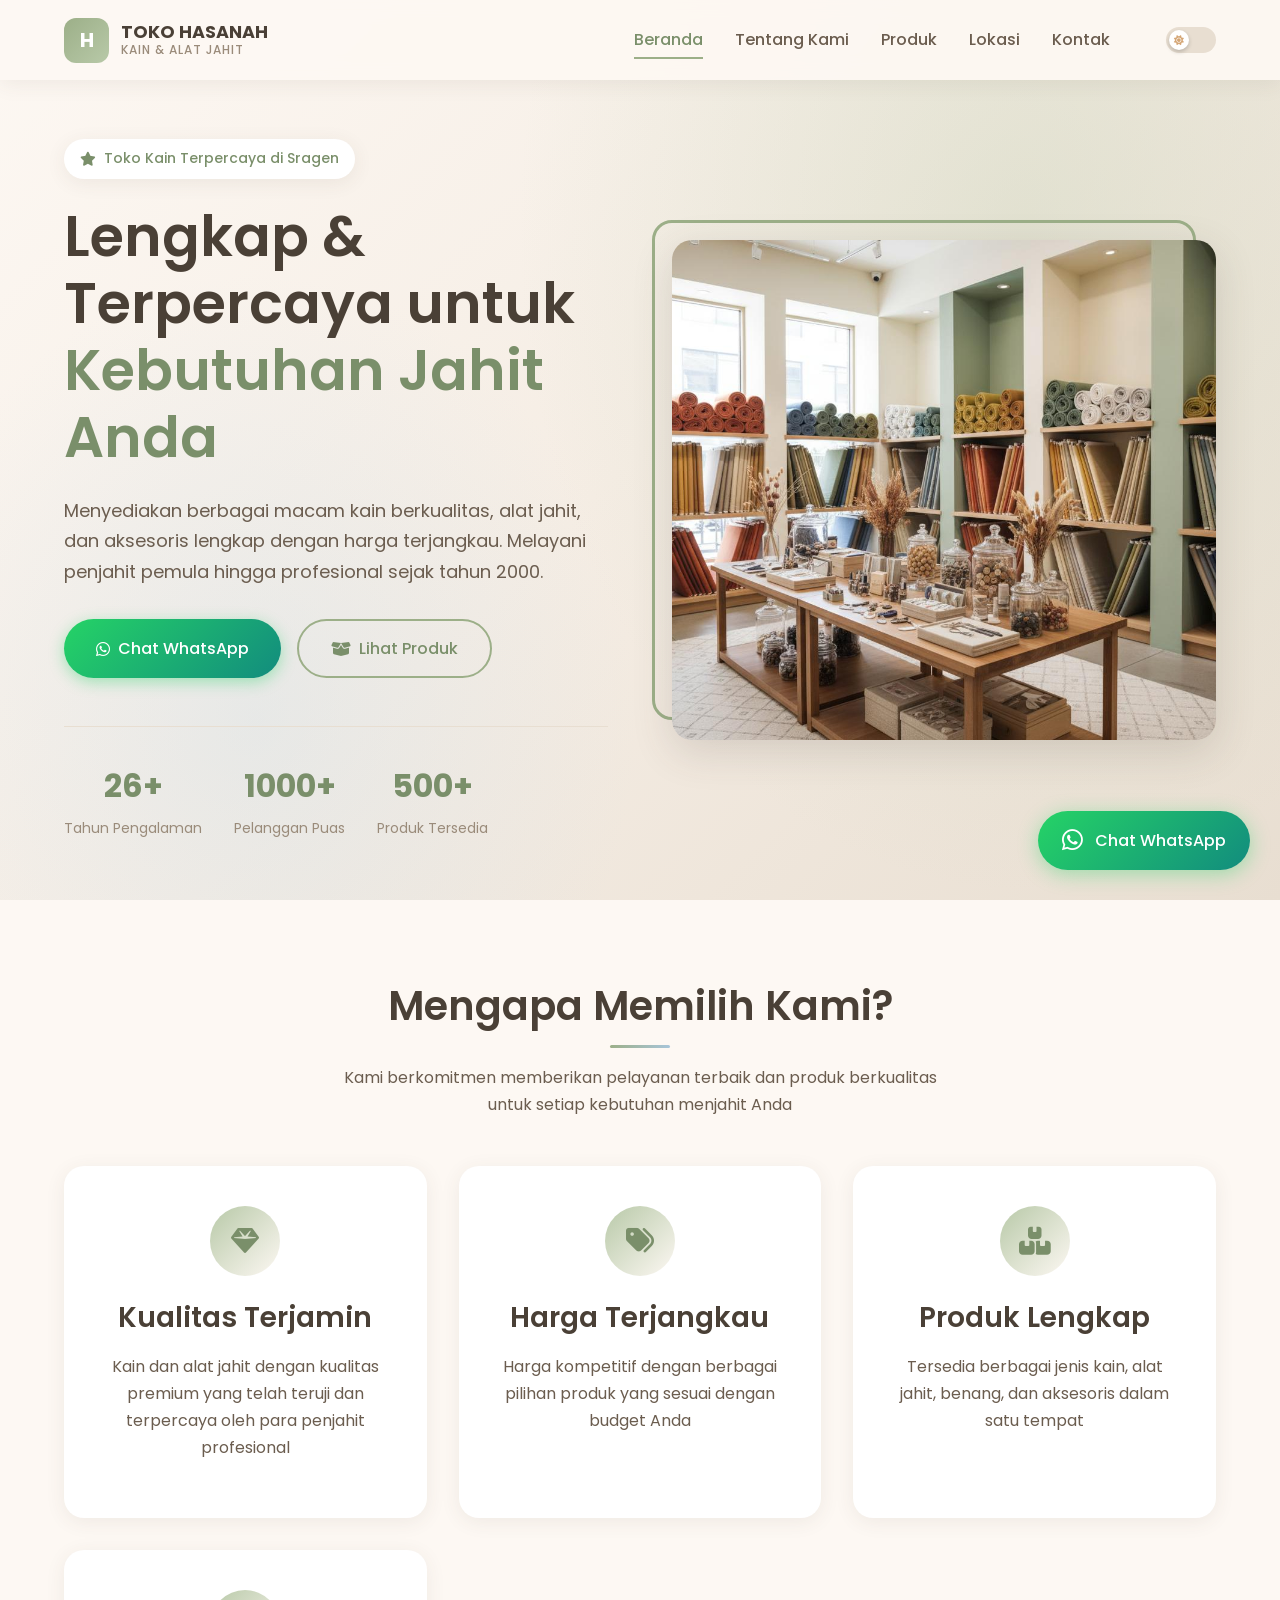
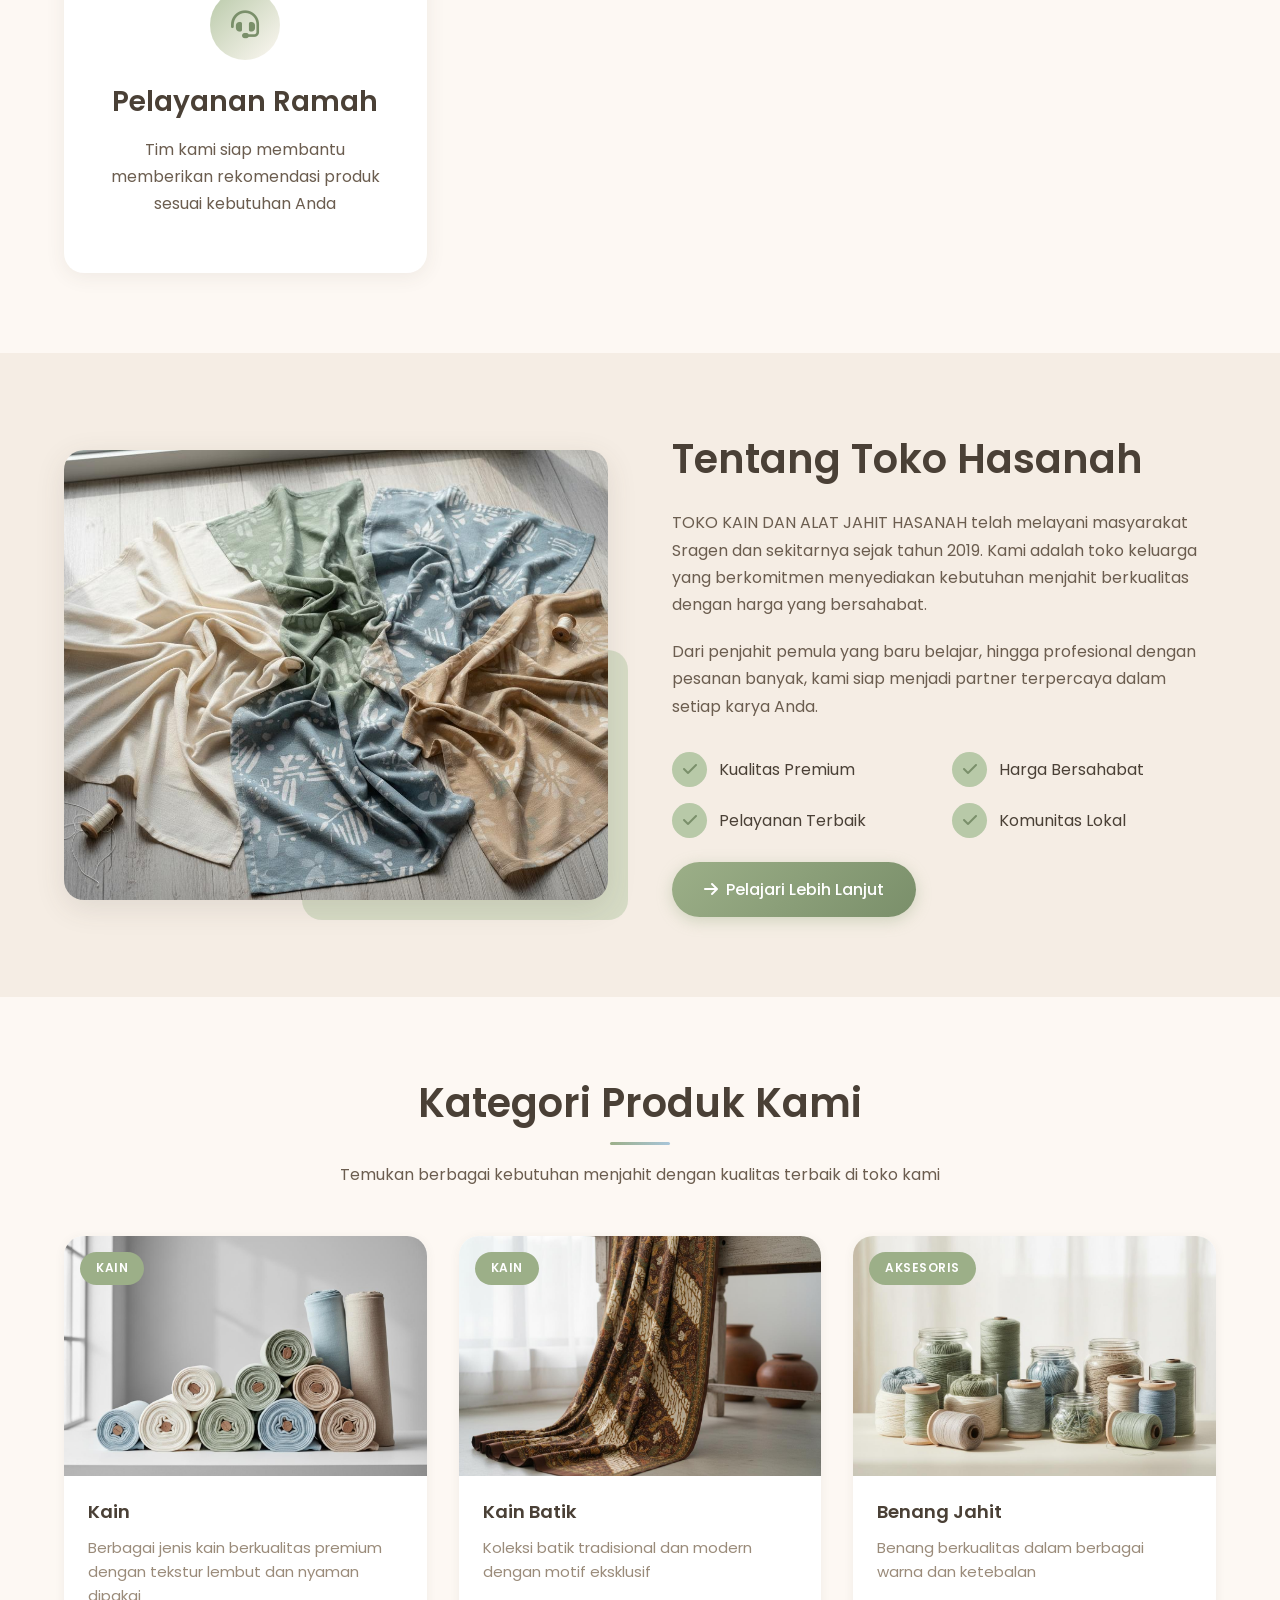
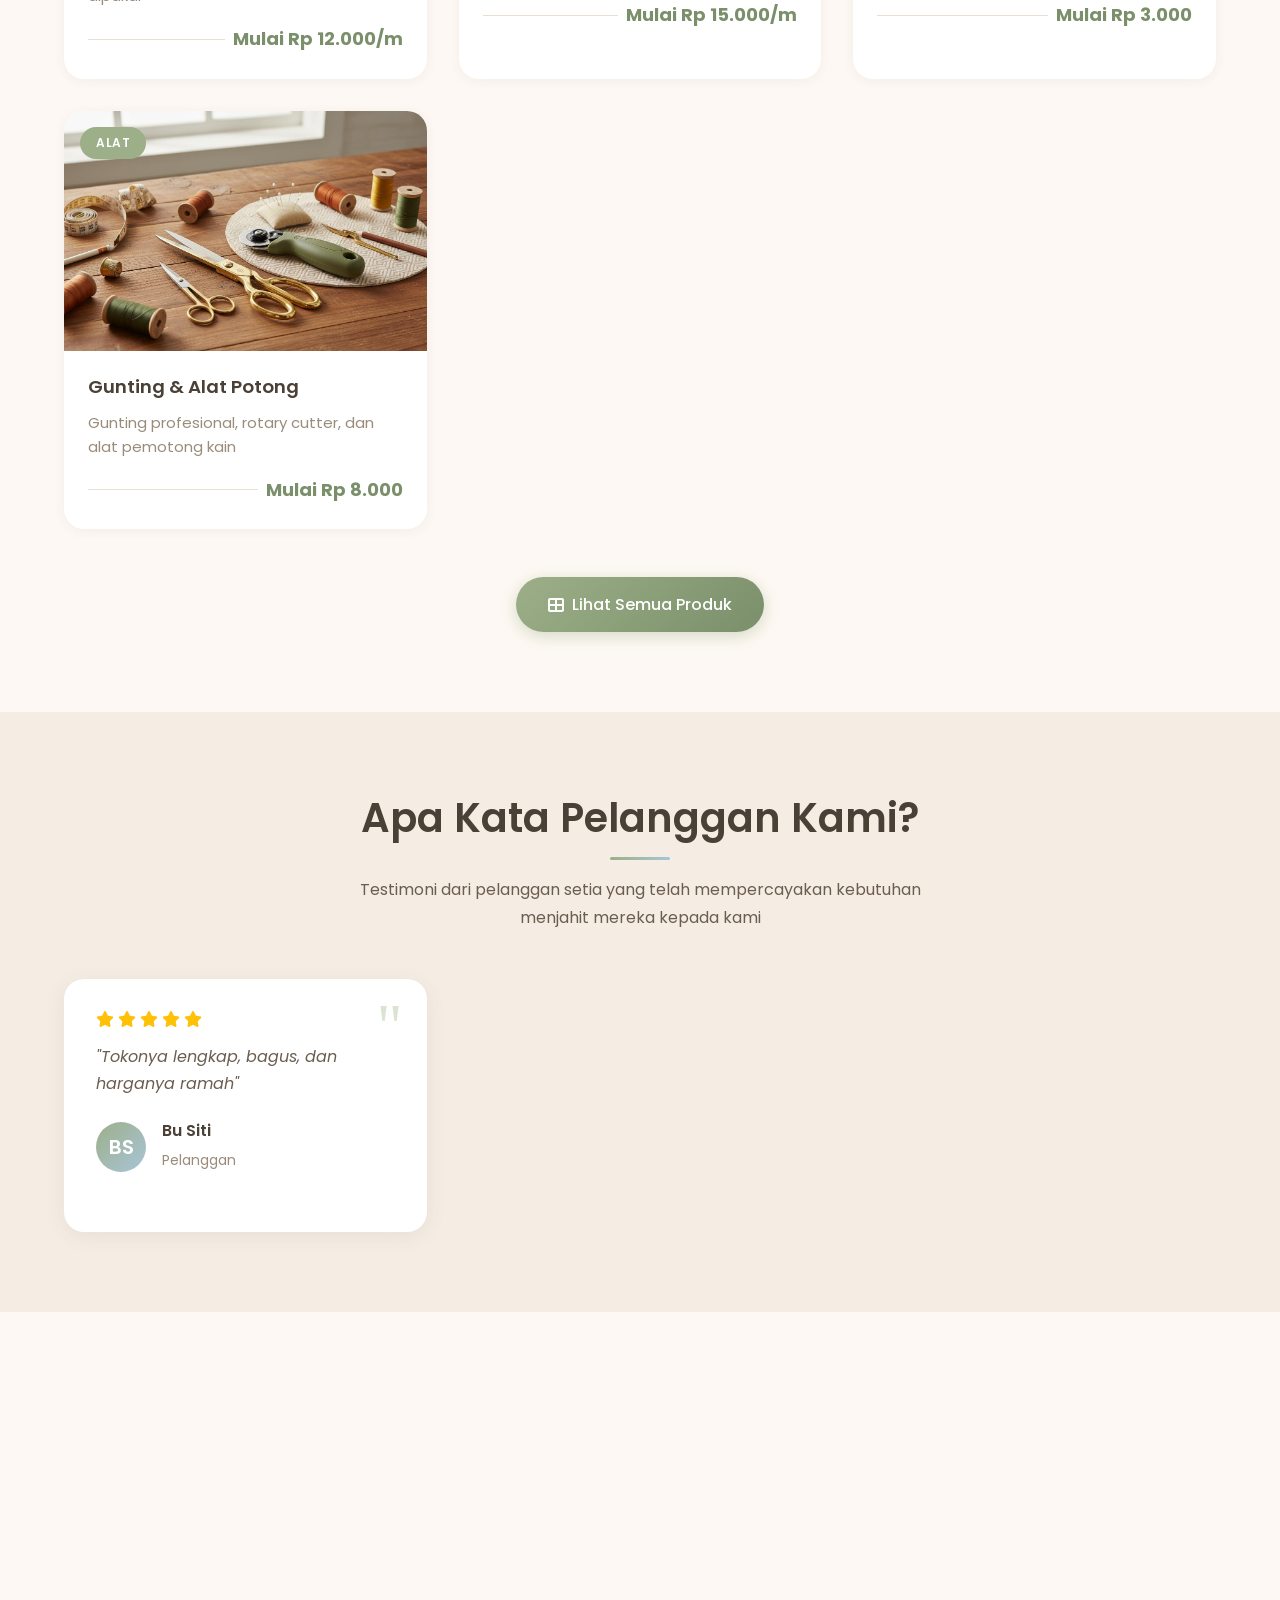
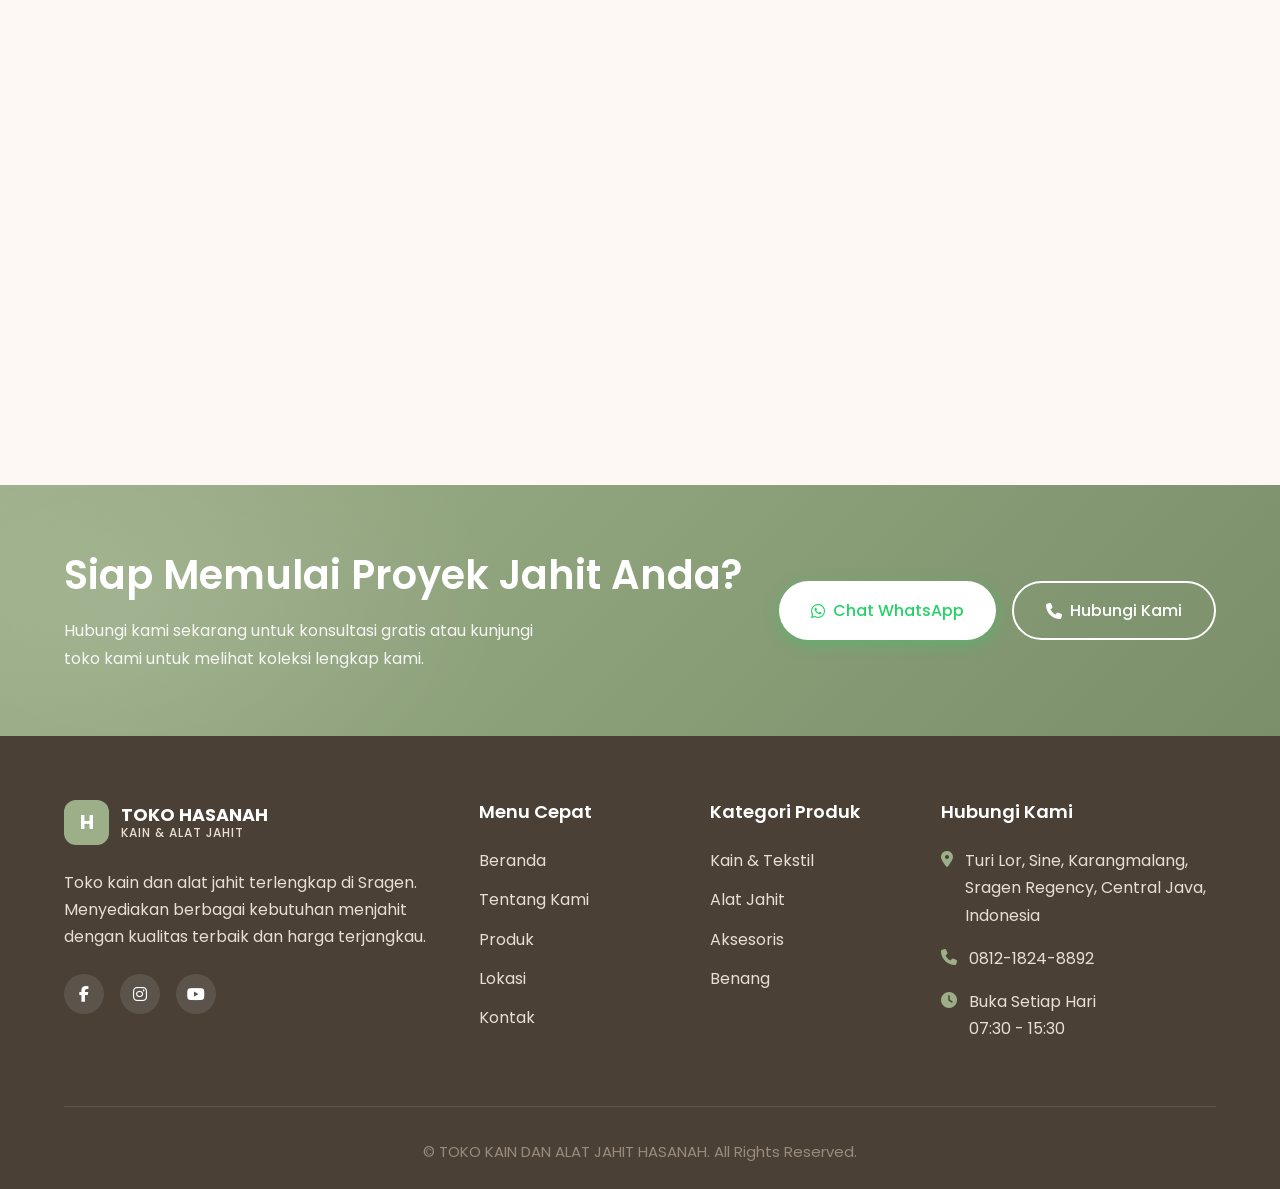
==== commit c7362ae7: "3st commit" ====
--- a/index.html
+++ b/index.html
@@ -92,7 +92,7 @@
                         Lengkap & Terpercaya untuk <span>Kebutuhan Jahit Anda</span>
                     </h1>
                     <p class="hero-description">
-                        Menyediakan berbagai macam kain berkualitas, alat jahit, dan aksesoris lengkap dengan harga terjangkau. Melayani penjahit pemula hingga profesional sejak tahun 2010.
+                        Menyediakan berbagai macam kain berkualitas, alat jahit, dan aksesoris lengkap dengan harga terjangkau. Melayani penjahit pemula hingga profesional sejak tahun 2000.
                     </p>
                     <div class="hero-buttons">
                         <a href="https://wa.me/6281218248892?text=Halo%20Toko%20Hasanah,%20saya%20ingin%20bertanya%20tentang%20produk%20Anda" target="_blank" class="btn btn-whatsapp">
@@ -106,7 +106,7 @@
                     </div>
                     <div class="hero-stats">
                         <div class="stat-item">
-                            <span class="stat-number">14+</span>
+                            <span class="stat-number">26+</span>
                             <span class="stat-label">Tahun Pengalaman</span>
                         </div>
                         <div class="stat-item">
@@ -176,7 +176,7 @@
                 <div class="about-content scroll-animate">
                     <h2>Tentang Toko Hasanah</h2>
                     <p>
-                        TOKO KAIN DAN ALAT JAHIT HASANAH telah melayani masyarakat Sragen dan sekitarnya sejak tahun 2010. Kami adalah toko keluarga yang berkomitmen menyediakan kebutuhan menjahit berkualitas dengan harga yang bersahabat.
+                        TOKO KAIN DAN ALAT JAHIT HASANAH telah melayani masyarakat Sragen dan sekitarnya sejak tahun 2019. Kami adalah toko keluarga yang berkomitmen menyediakan kebutuhan menjahit berkualitas dengan harga yang bersahabat.
                     </p>
                     <p>
                         Dari penjahit pemula yang baru belajar, hingga profesional dengan pesanan banyak, kami siap menjadi partner terpercaya dalam setiap karya Anda.
@@ -230,9 +230,9 @@
                         <span class="product-category">Kain</span>
                     </div>
                     <div class="product-info">
-                        <h3>Kain Katun</h3>
-                        <p>Berbagai jenis kain katun premium dengan tekstur lembut dan nyaman dipakai</p>
-                        <span class="product-price">Mulai Rp 25.000/m</span>
+                        <h3>Kain</h3>
+                        <p>Berbagai jenis kain berkualitas premium dengan tekstur lembut dan nyaman dipakai</p>
+                        <span class="product-price">Mulai Rp 12.000/m</span>
                     </div>
                 </div>
                 <div class="product-card scroll-animate">
@@ -243,19 +243,9 @@
                     <div class="product-info">
                         <h3>Kain Batik</h3>
                         <p>Koleksi batik tradisional dan modern dengan motif eksklusif</p>
-                        <span class="product-price">Mulai Rp 75.000/m</span>
-                    </div>
-                </div>
-                <div class="product-card scroll-animate">
-                    <div class="product-image">
-                        <img src="images/product-mesin-jahit.jpg" alt="Mesin Jahit" loading="lazy">
-                        <span class="product-category">Alat</span>
-                    </div>
-                    <div class="product-info">
-                        <h3>Mesin Jahit</h3>
-                        <p>Mesin jahit portable dan industri dari berbagai merek terpercaya</p>
-                        <span class="product-price">Mulai Rp 1.500.000</span>
-                    </div>
+                        <span class="product-price">Mulai Rp 15.000/m</span>
+                    </div>
+                
                 </div>
                 <div class="product-card scroll-animate">
                     <div class="product-image">
@@ -265,7 +255,7 @@
                     <div class="product-info">
                         <h3>Benang Jahit</h3>
                         <p>Benang berkualitas dalam berbagai warna dan ketebalan</p>
-                        <span class="product-price">Mulai Rp 5.000</span>
+                        <span class="product-price">Mulai Rp 3.000</span>
                     </div>
                 </div>
                 <div class="product-card scroll-animate">
@@ -276,7 +266,7 @@
                     <div class="product-info">
                         <h3>Gunting & Alat Potong</h3>
                         <p>Gunting profesional, rotary cutter, dan alat pemotong kain</p>
-                        <span class="product-price">Mulai Rp 35.000</span>
+                        <span class="product-price">Mulai Rp 8.000</span>
                     </div>
                 </div>
                 <div class="product-card scroll-animate">
@@ -287,7 +277,7 @@
                     <div class="product-info">
                         <h3>Aksesoris Lengkap</h3>
                         <p>Kancing, resleting, pita, dan berbagai aksesoris menjahit</p>
-                        <span class="product-price">Mulai Rp 2.000</span>
+                        <span class="product-price">Mulai Rp 1.000</span>
                     </div>
                 </div>
             </div>
@@ -341,7 +331,7 @@
                     <div class="testimonial-author">
                         <div class="author-avatar">RA</div>
                         <div class="author-info">
-                            <h4>Rina A.</h4>
+                            <h4>Rafi</h4>
                             <span>Penjahit Pemula</span>
                         </div>
                     </div>
@@ -358,7 +348,7 @@
                         "Produk lengkap, dari kain sampai aksesoris kecil semua ada. Harga juga transparan dan bersaing."
                     </p>
                     <div class="testimonial-author">
-                        <div class="author-avatar">DP</div>
+                        <div class="author-avatar">RE</div>
                         <div class="author-info">
                             <h4>Reza</h4>
                             <span>Pelanggan</span>
@@ -376,7 +366,7 @@
                 <div class="contact-info scroll-animate">
                     <h2>Kunjungi Toko Kami</h2>
                     <p>
-                        Kami berlokasi di Guworejo, Karangmalang, Sragen. Datang langsung ke toko kami untuk melihat dan merasakan kualitas produk kami.
+                        Kami berlokasi di Turi Lor, Guworejo, Karangmalang, Sragen. Datang langsung ke toko kami untuk melihat dan merasakan kualitas produk kami.
                     </p>
                     <div class="contact-details">
                         <div class="contact-item">
@@ -385,7 +375,7 @@
                             </div>
                             <div class="contact-text">
                                 <h4>Alamat</h4>
-                                <p>Guworejo, Karangmalang, Sragen Regency, Central Java, Indonesia</p>
+                                <p>Turi Lor, Sine, Karangmalang, Sragen Regency, Central Java, Indonesia</p>
                             </div>
                         </div>
                         <div class="contact-item">
@@ -502,7 +492,7 @@
                     <ul class="footer-contact">
                         <li>
                             <i class="fas fa-map-marker-alt"></i>
-                            <span>Guworejo, Karangmalang, Sragen Regency, Central Java, Indonesia</span>
+                            <span>Turi Lor, Sine, Karangmalang, Sragen Regency, Central Java, Indonesia</span>
                         </li>
                         <li>
                             <i class="fas fa-phone"></i>
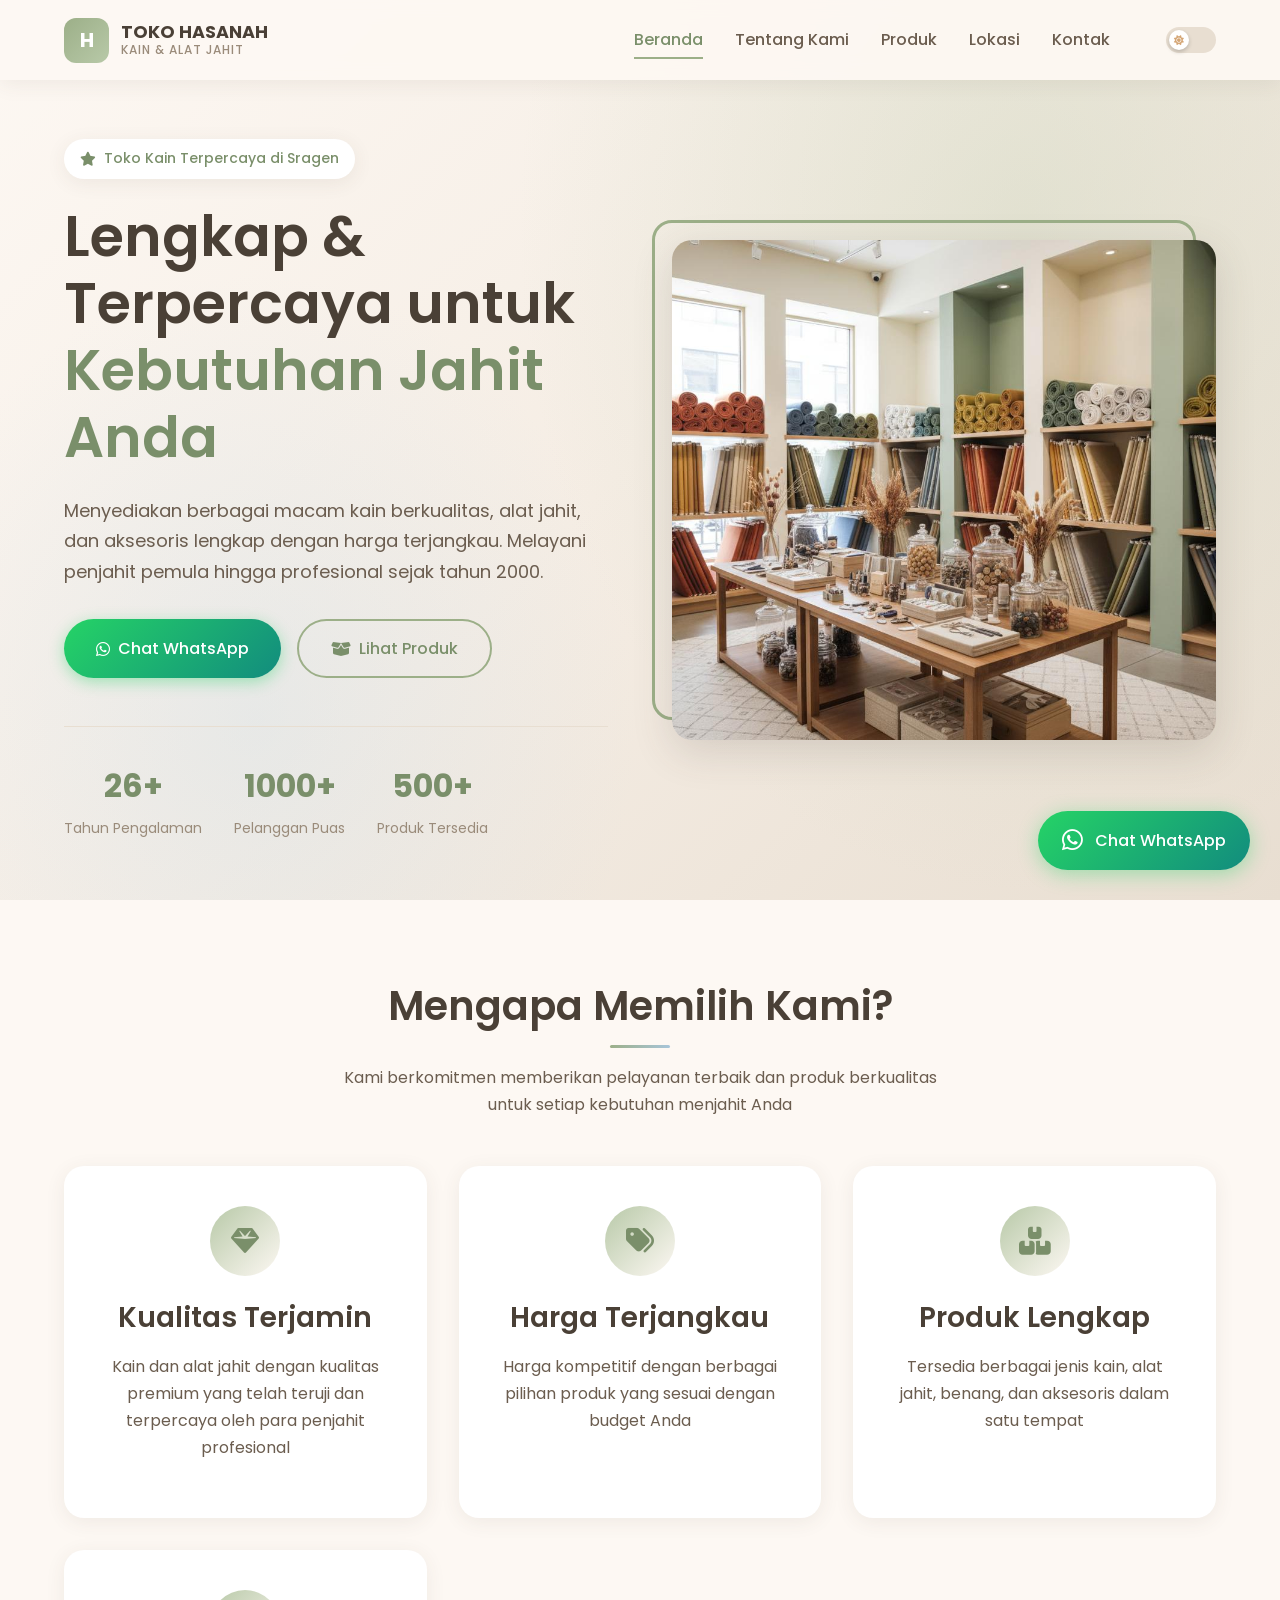
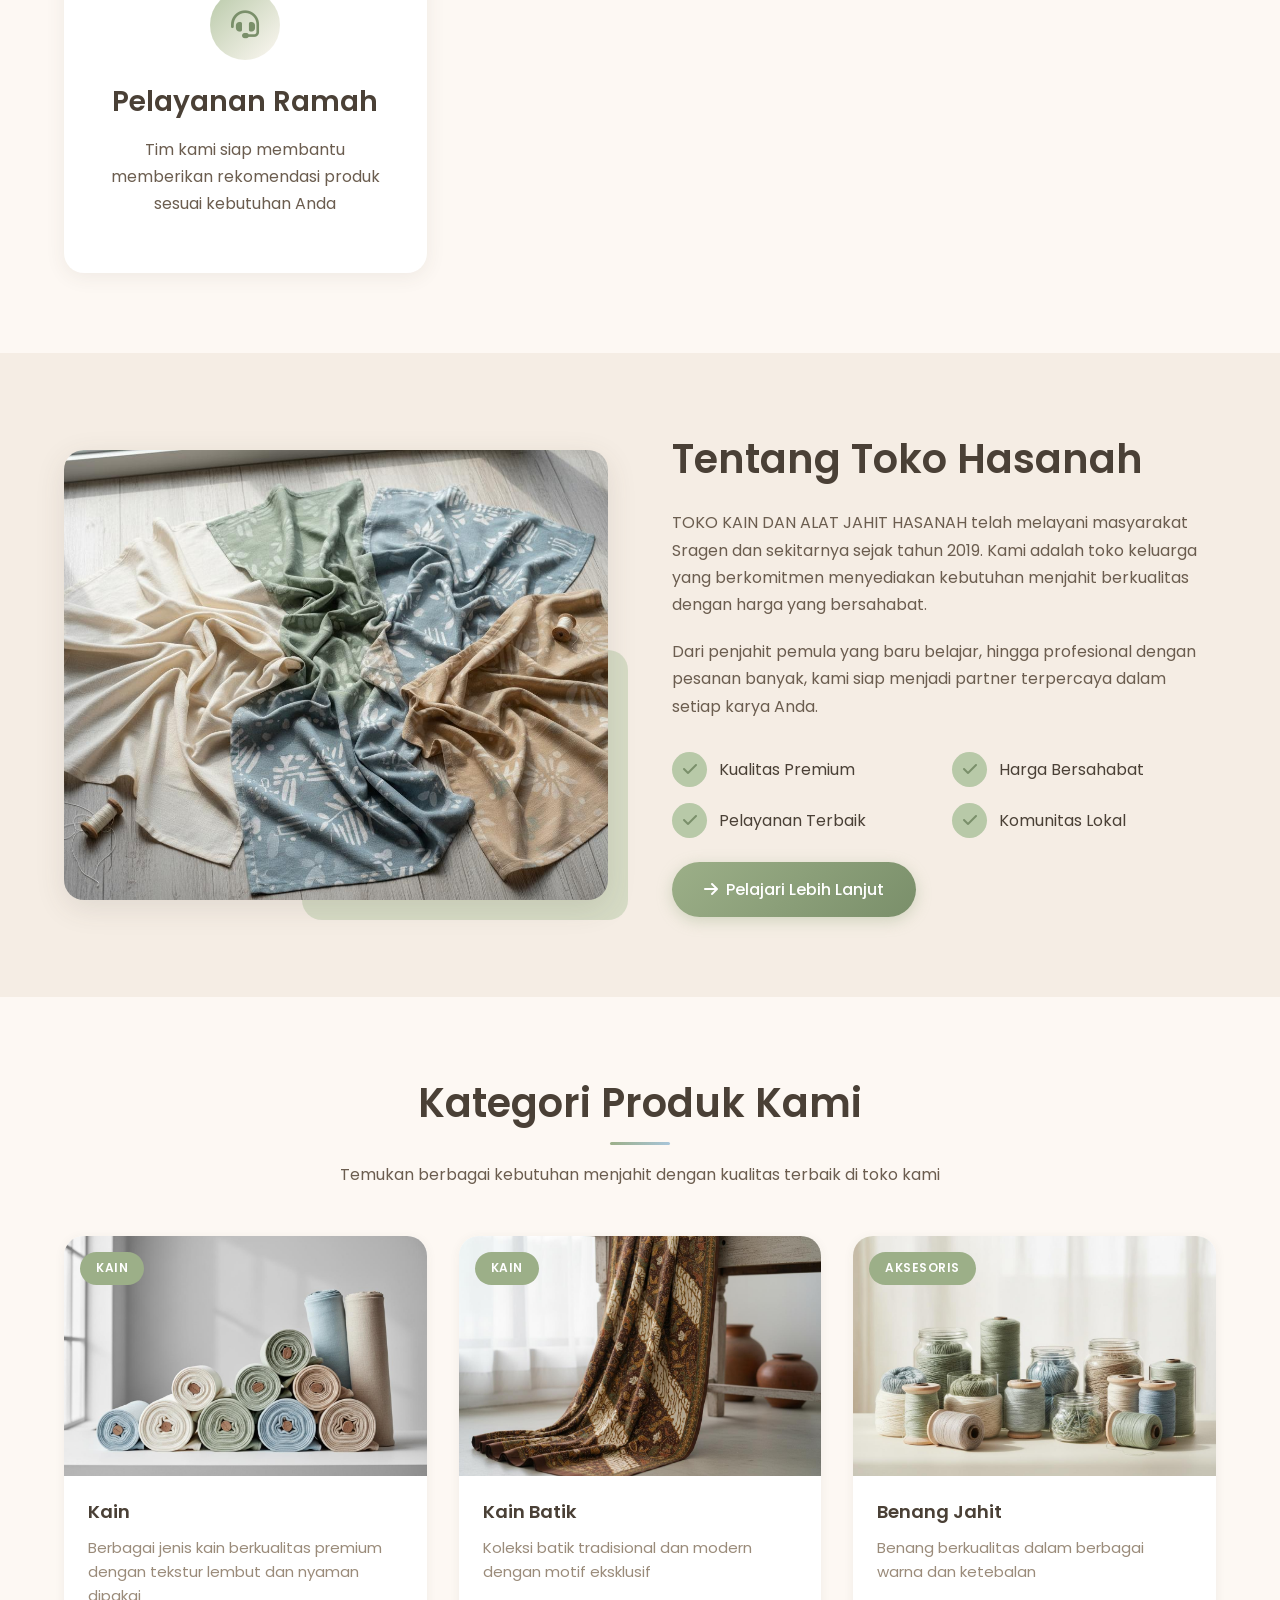
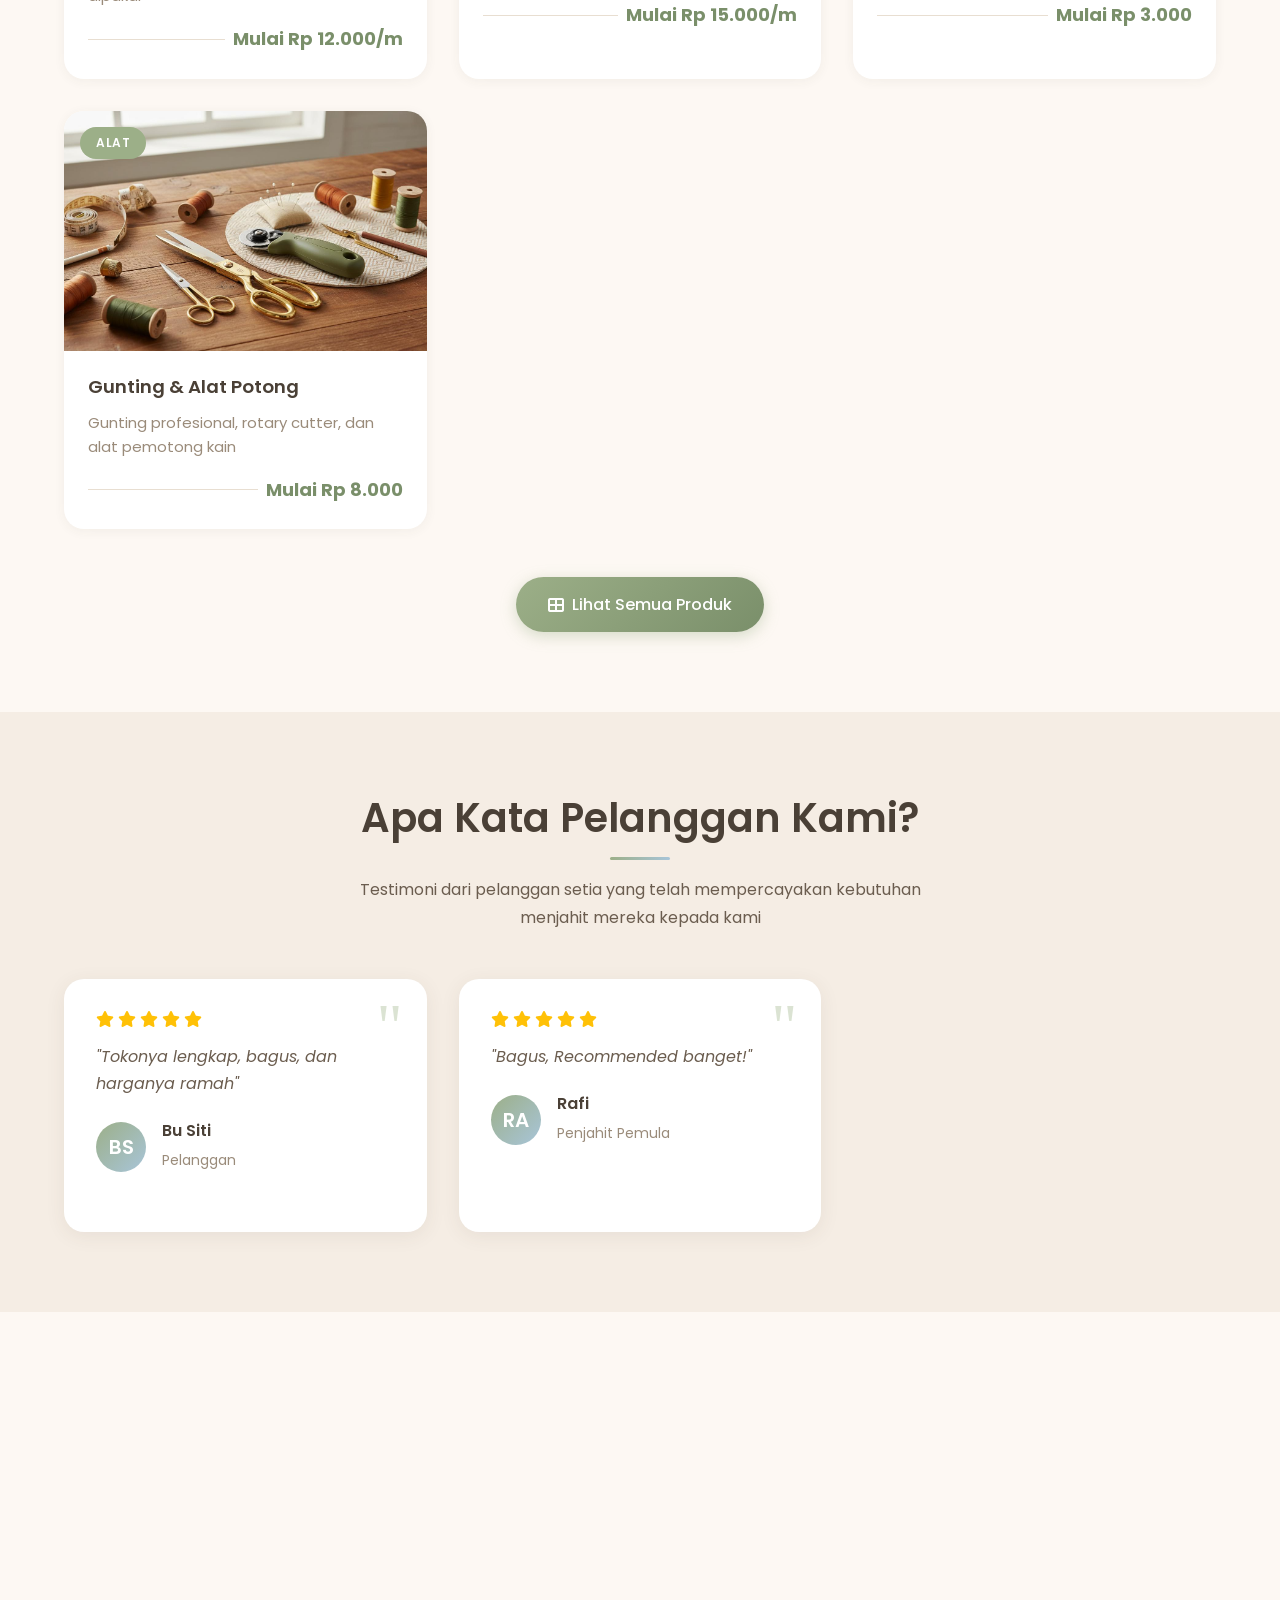
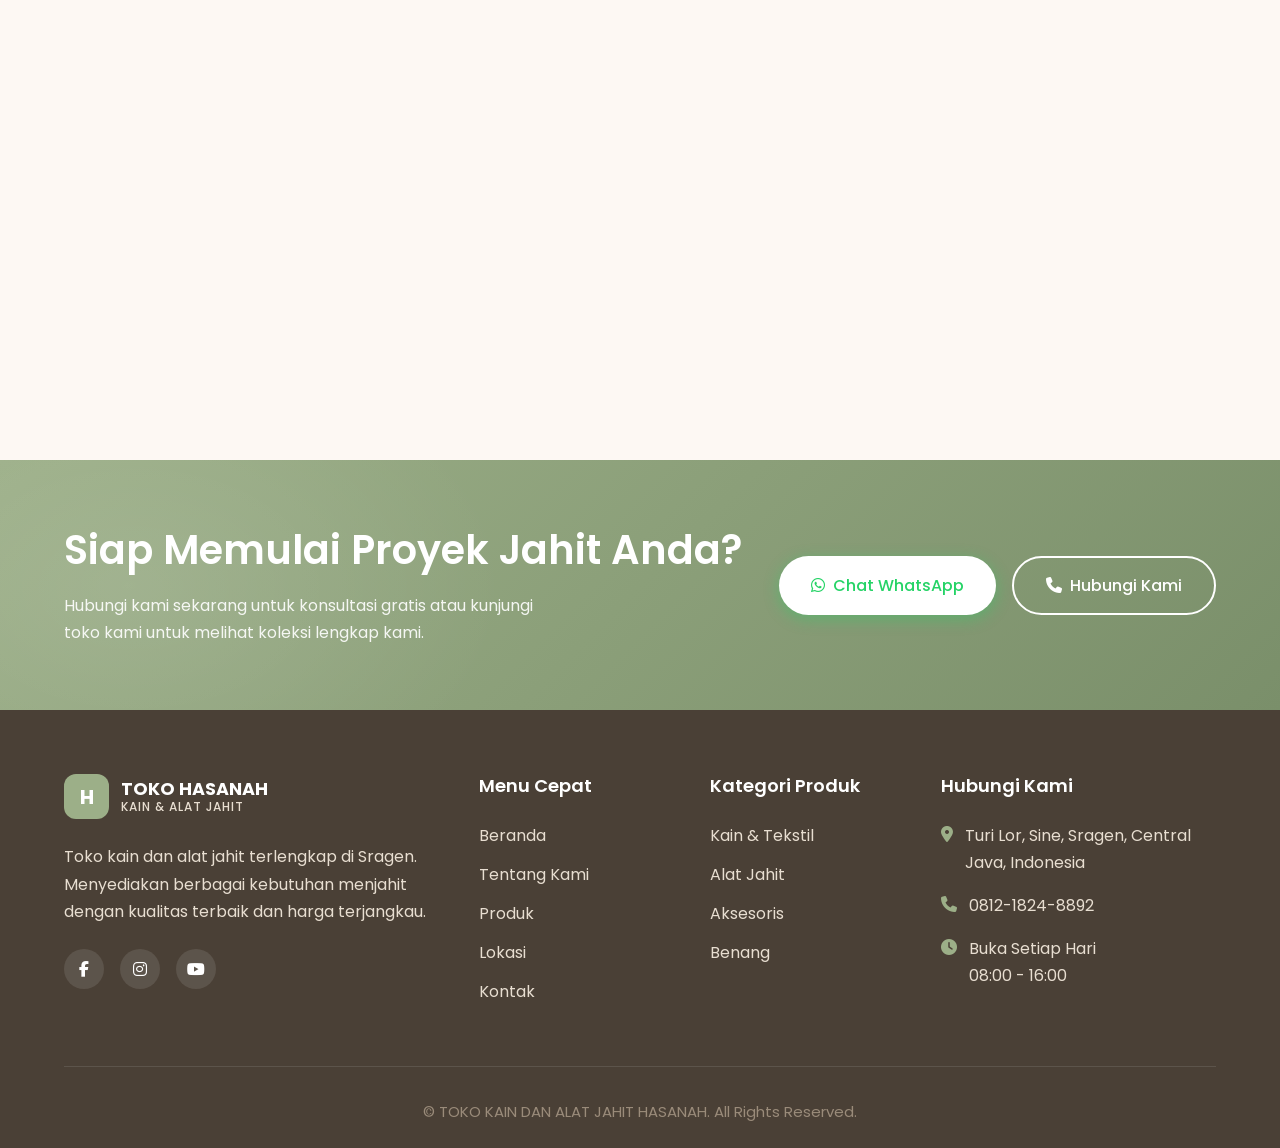
==== commit ac9450bd: "4st commit" ====
--- a/index.html
+++ b/index.html
@@ -366,7 +366,7 @@
                 <div class="contact-info scroll-animate">
                     <h2>Kunjungi Toko Kami</h2>
                     <p>
-                        Kami berlokasi di Turi Lor, Guworejo, Karangmalang, Sragen. Datang langsung ke toko kami untuk melihat dan merasakan kualitas produk kami.
+                        Kami berlokasi di Turi Lor, Sine, Sragen, Central Java, Indonesia. Datang langsung ke toko kami untuk melihat dan merasakan kualitas produk kami.
                     </p>
                     <div class="contact-details">
                         <div class="contact-item">
@@ -375,7 +375,7 @@
                             </div>
                             <div class="contact-text">
                                 <h4>Alamat</h4>
-                                <p>Turi Lor, Sine, Karangmalang, Sragen Regency, Central Java, Indonesia</p>
+                                <p>Turi Lor, Sine, Sragen, Central Java, Indonesia</p>
                             </div>
                         </div>
                         <div class="contact-item">
@@ -393,7 +393,7 @@
                             </div>
                             <div class="contact-text">
                                 <h4>Jam Operasional</h4>
-                                <p>Buka Setiap Hari - 07:30 - 15:30</p>
+                                <p>Buka Setiap Hari - 08:00 - 16:00</p>
                             </div>
                         </div>
                     </div>
@@ -492,7 +492,7 @@
                     <ul class="footer-contact">
                         <li>
                             <i class="fas fa-map-marker-alt"></i>
-                            <span>Turi Lor, Sine, Karangmalang, Sragen Regency, Central Java, Indonesia</span>
+                            <span>Turi Lor, Sine, Sragen, Central Java, Indonesia</span>
                         </li>
                         <li>
                             <i class="fas fa-phone"></i>
@@ -500,7 +500,7 @@
                         </li>
                         <li>
                             <i class="fas fa-clock"></i>
-                            <span>Buka Setiap Hari<br>07:30 - 15:30</span>
+                            <span>Buka Setiap Hari<br>08:00 - 16:00</span>
                         </li>
                     </ul>
                 </div>
